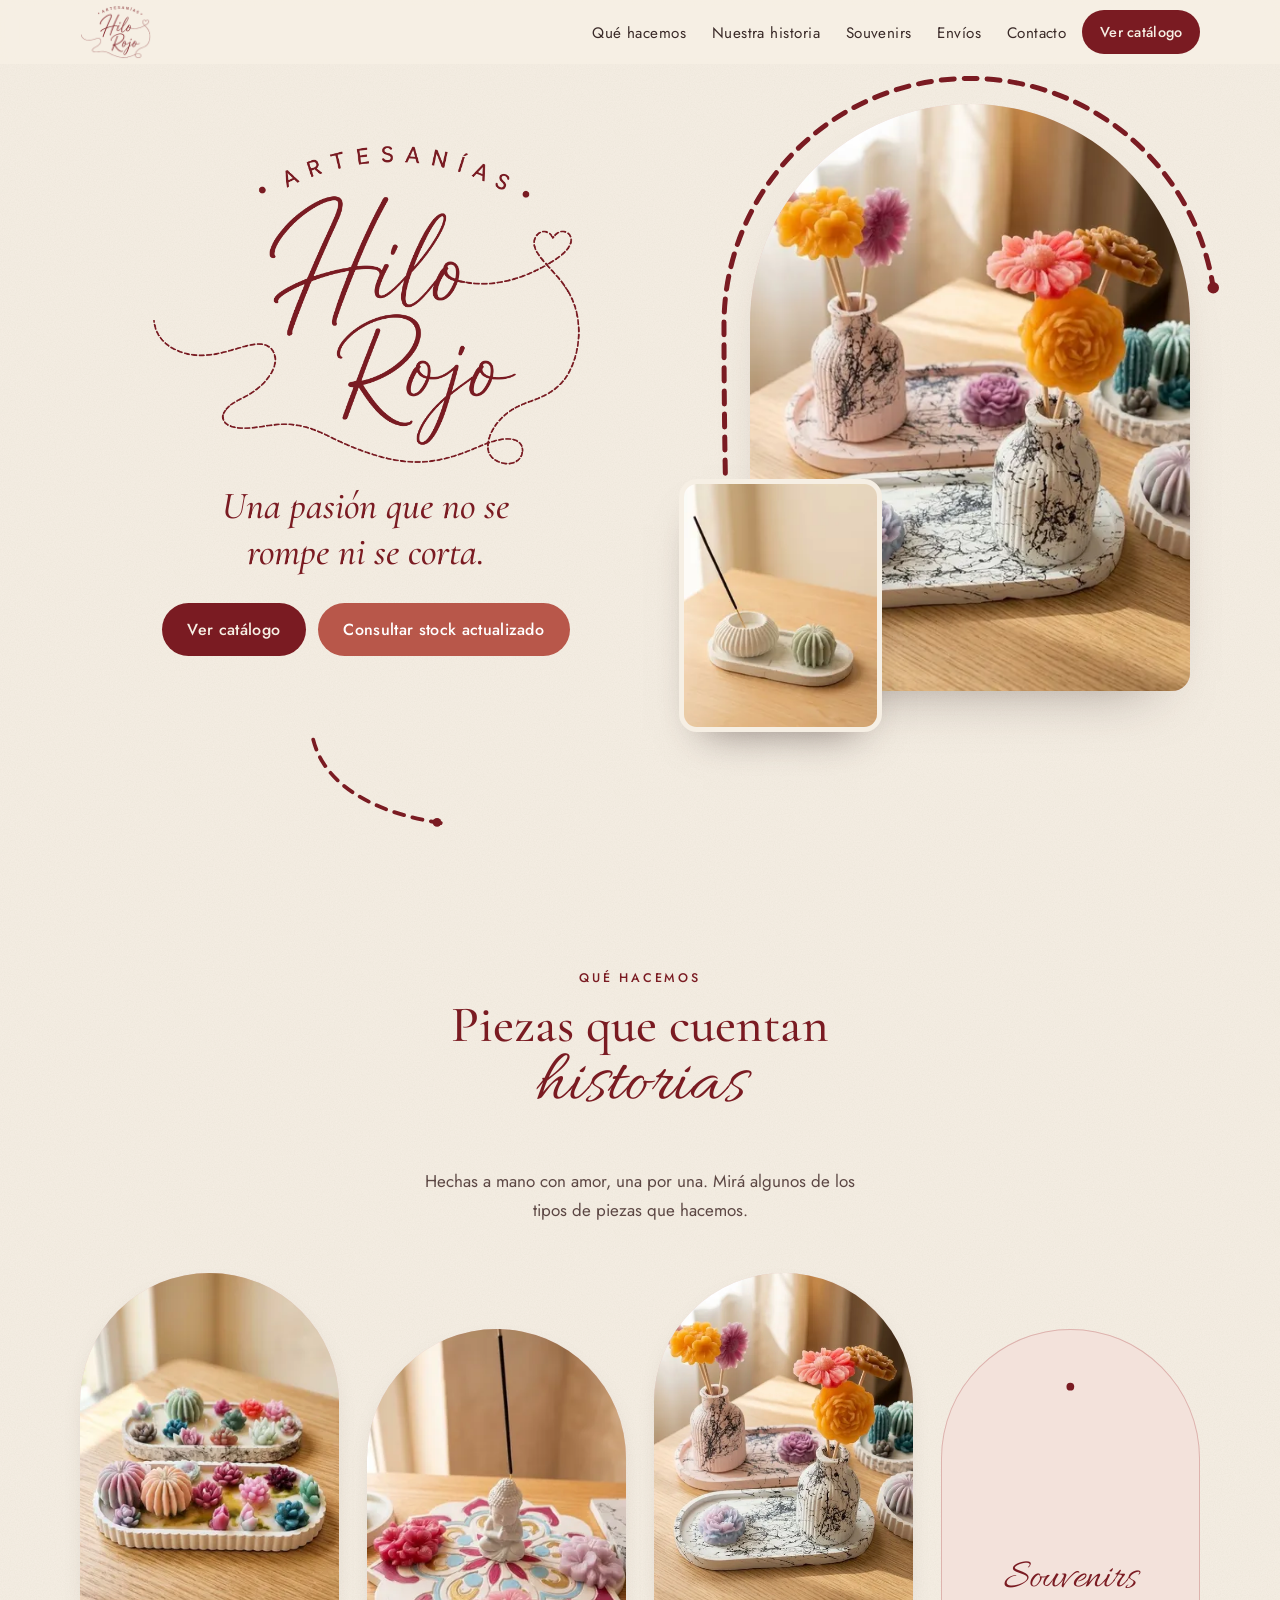
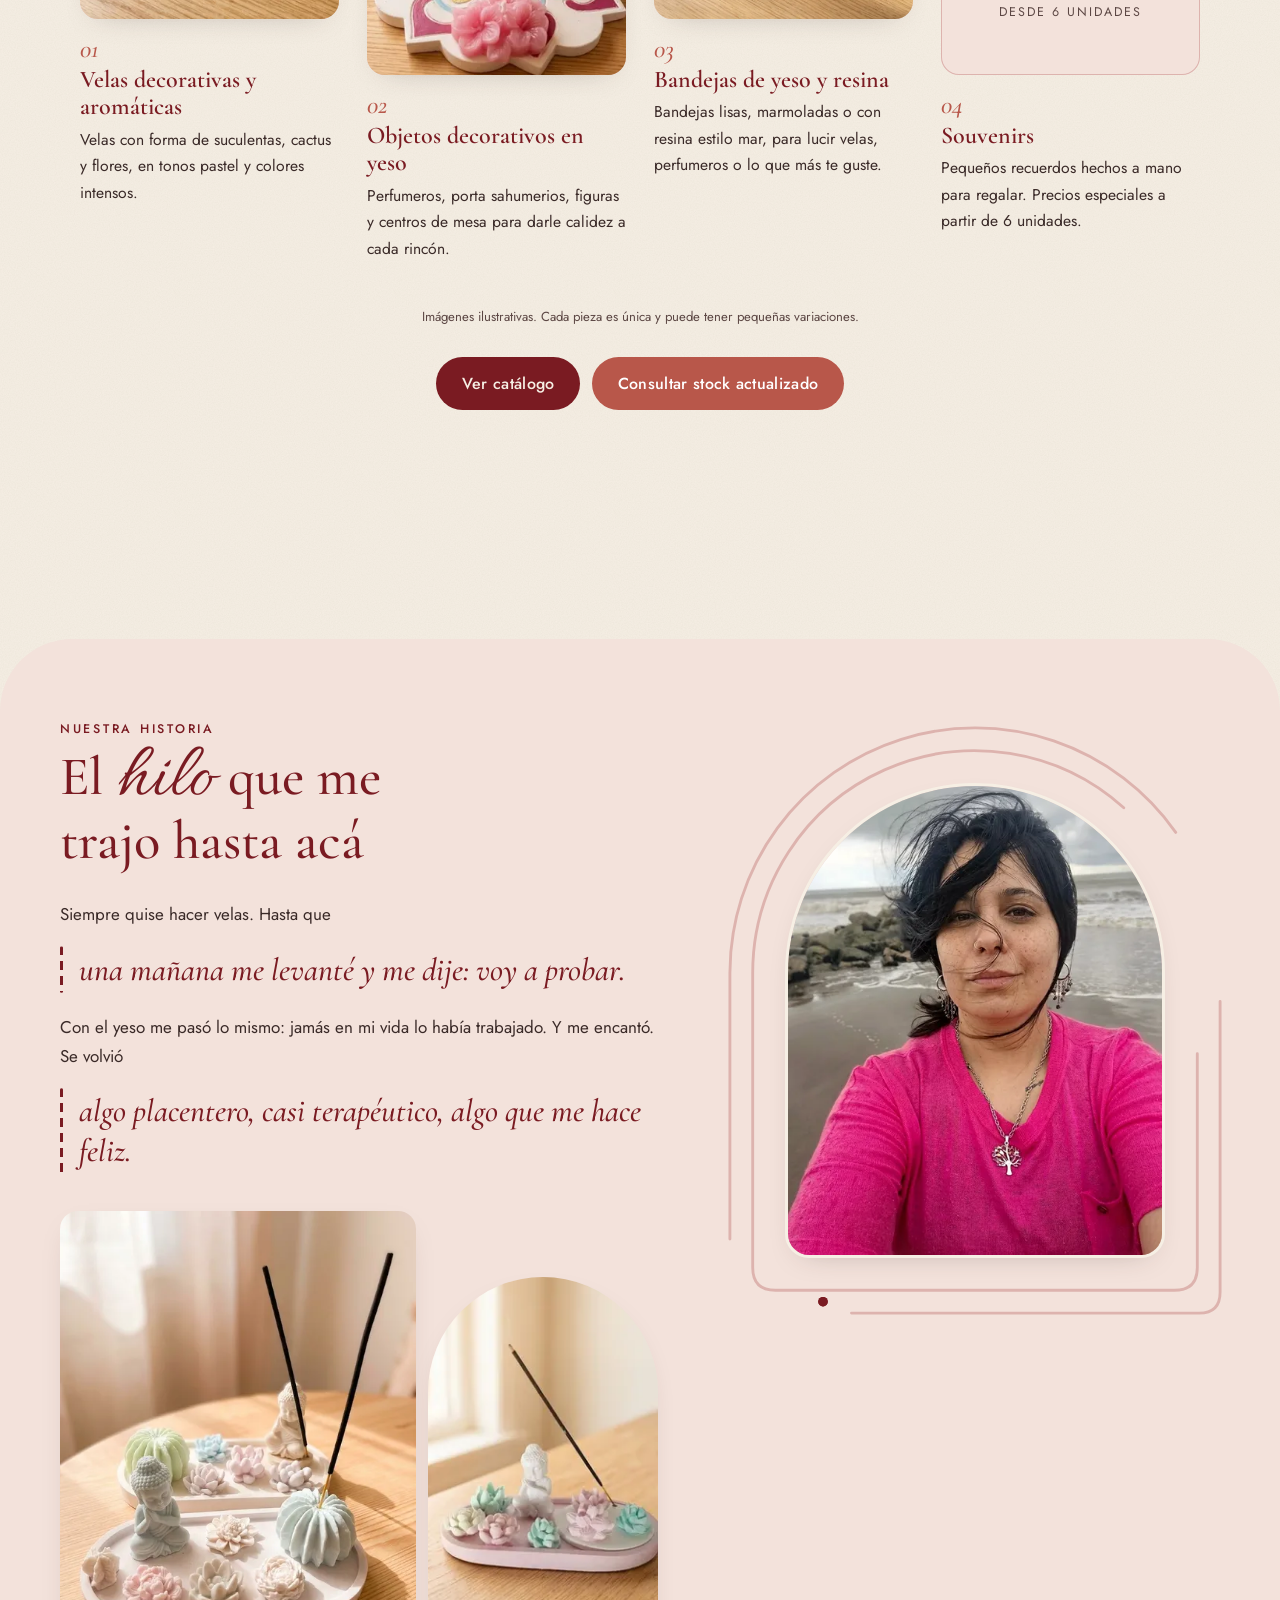
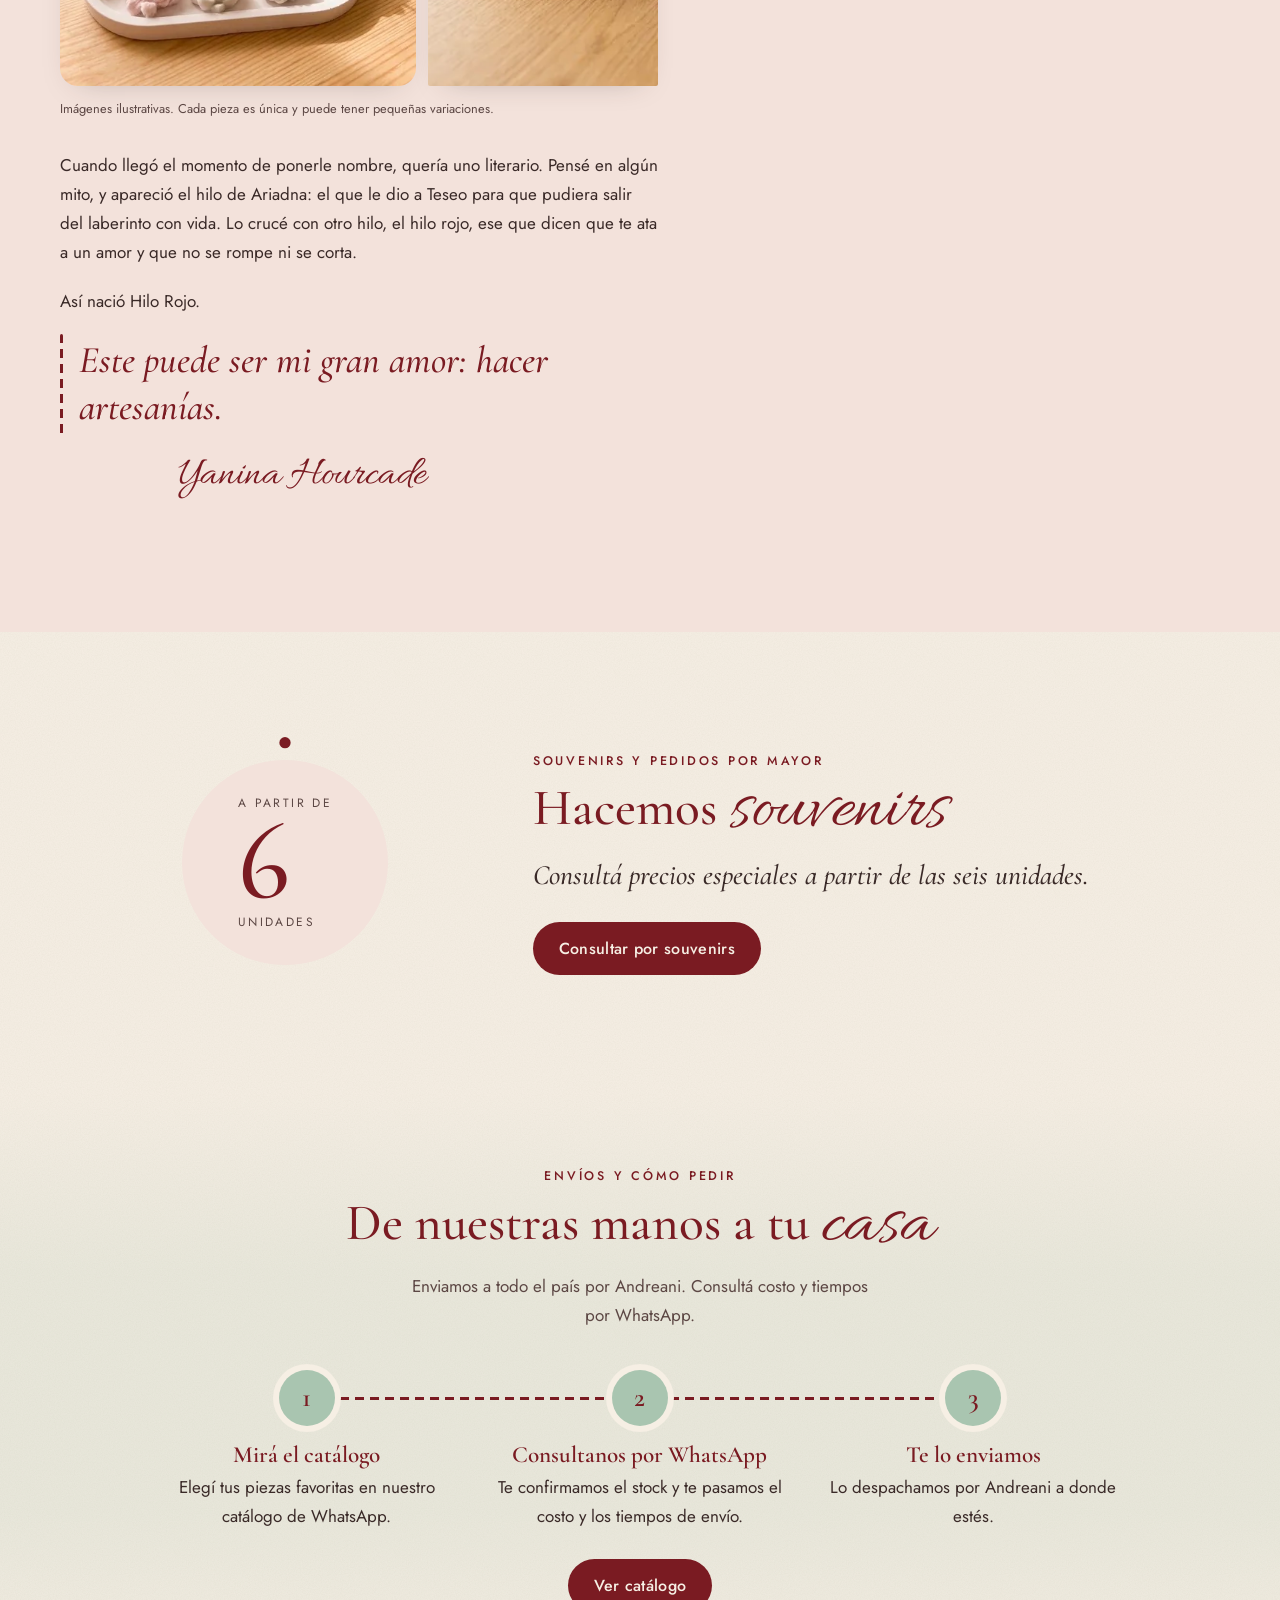
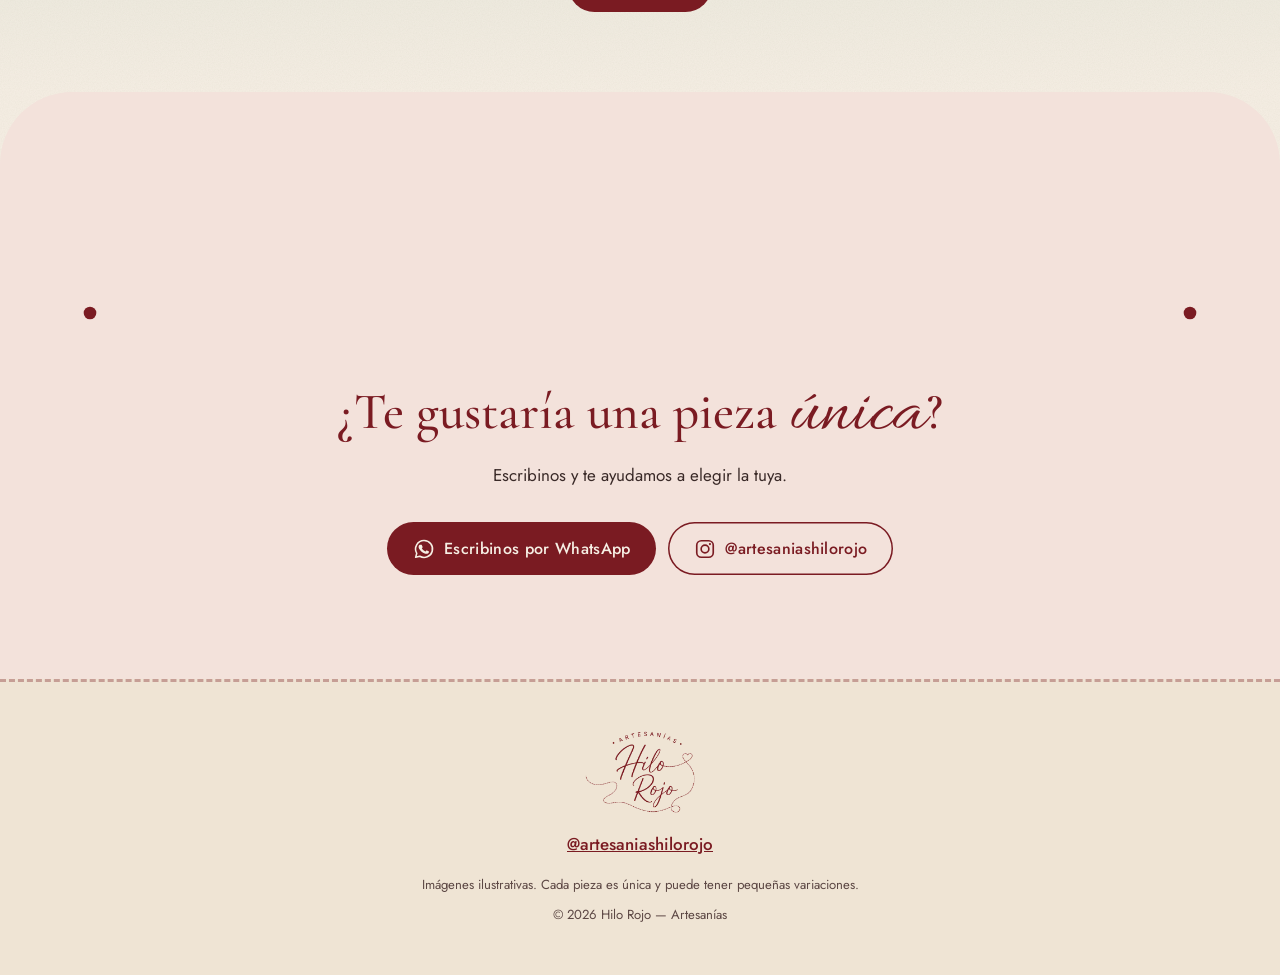
==== index.html @ 79f93d72 "Sitio Hilo Rojo: versión inicial" ====
<!doctype html>
<html lang="es-AR">
<head>
  <meta charset="utf-8">
  <meta name="viewport" content="width=device-width, initial-scale=1">
  <title>Hilo Rojo | Velas y objetos decorativos en yeso, hechos a mano</title>
  <meta name="description" content="Velas decorativas y aromáticas, bandejas, perfumeros y porta sahumerios artesanales en yeso y resina. Souvenirs y envíos a todo el país.">
  <meta name="theme-color" content="#F6EFE4">
  <meta name="robots" content="index, follow">

  <!-- URL del sitio: buscar y reemplazar https://REEMPLAZAR-URL-DEL-SITIO (sin barra final) en este archivo. Ver README.md. -->
  <link rel="canonical" href="https://REEMPLAZAR-URL-DEL-SITIO/">
  <meta property="og:url" content="https://REEMPLAZAR-URL-DEL-SITIO/">
  <meta property="og:image" content="https://REEMPLAZAR-URL-DEL-SITIO/assets/img/og-hilo-rojo.jpg">
  <meta name="twitter:image" content="https://REEMPLAZAR-URL-DEL-SITIO/assets/img/og-hilo-rojo.jpg">

  <meta property="og:type" content="website">
  <meta property="og:locale" content="es_AR">
  <meta property="og:site_name" content="Hilo Rojo — Artesanías">
  <meta property="og:title" content="Hilo Rojo — Artesanías">
  <meta property="og:description" content="Velas, bandejas, perfumeros y porta sahumerios artesanales en yeso y resina. Souvenirs y envíos a todo el país.">
  <meta property="og:image:width" content="1200">
  <meta property="og:image:height" content="630">
  <meta property="og:image:alt" content="Logo de Hilo Rojo Artesanías sobre fondo crema">
  <meta name="twitter:card" content="summary_large_image">
  <meta name="twitter:title" content="Hilo Rojo — Artesanías">
  <meta name="twitter:description" content="Velas, bandejas, perfumeros y porta sahumerios artesanales en yeso y resina. Souvenirs y envíos a todo el país.">
  <script type="application/ld+json">
  {
    "@context": "https://schema.org",
    "@type": "Organization",
    "name": "Hilo Rojo — Artesanías",
    "description": "Velas decorativas y aromáticas, objetos decorativos en yeso, bandejas de yeso y resina y souvenirs, hechos a mano.",
    "founder": { "@type": "Person", "name": "Yanina Hourcade" },
    "sameAs": ["https://www.instagram.com/artesaniashilorojo/"]
  }
  </script>

  <link rel="icon" href="assets/svg/favicon.svg" type="image/svg+xml">
  <link rel="icon" href="assets/img/favicon-32.png" sizes="32x32" type="image/png">
  <link rel="apple-touch-icon" href="assets/img/apple-touch-icon.png">

  <link rel="preload" href="assets/fonts/jost-latin.woff2" as="font" type="font/woff2" crossorigin>
  <link rel="preload" href="assets/fonts/cormorant-garamond-italic-latin.woff2" as="font" type="font/woff2" crossorigin>
  <link rel="preload" as="image" href="assets/img/logo-hilo-rojo-400.webp" imagesrcset="assets/img/logo-hilo-rojo-400.webp 400w, assets/img/logo-hilo-rojo.webp 769w" imagesizes="(min-width: 900px) 440px, 78vw" type="image/webp" fetchpriority="high">
  <link rel="stylesheet" href="css/styles.css">
  <!-- Activa las animaciones antes del primer pintado (salvo movimiento reducido), así no hay parpadeos -->
  <script>if (!matchMedia('(prefers-reduced-motion: reduce)').matches) document.documentElement.classList.add('js-motion');</script>
</head>
<body>
  <a class="skip-link" href="#contenido">Saltar al contenido</a>

  <header class="site-header" data-header>
    <div class="site-header__inner">
      <a class="site-header__brand" href="#inicio" aria-label="Hilo Rojo Artesanías, ir al inicio">
        <img src="assets/img/logo-hilo-rojo-header.png" alt="" width="148" height="112">
      </a>
      <nav class="site-nav" id="menu" aria-label="Principal" data-menu>
        <ul>
          <li><a href="#que-hacemos">Qué hacemos</a></li>
          <li><a href="#historia">Nuestra historia</a></li>
          <li><a href="#souvenirs">Souvenirs</a></li>
          <li><a href="#envios">Envíos</a></li>
          <li><a href="#contacto">Contacto</a></li>
        </ul>
      </nav>
      <a class="btn btn--primary btn--small" data-link="catalogo" href="https://wa.me/c/5492246486699" target="_blank" rel="noopener noreferrer">Ver catálogo</a>
      <button class="menu-toggle" type="button" aria-expanded="false" aria-controls="menu" aria-label="Abrir menú" data-menu-toggle hidden>
        <span></span><span></span><span></span>
      </button>
    </div>
    <!-- Hilo que se cose a lo ancho del menú a medida que se recorre la página -->
    <div class="scroll-thread" aria-hidden="true" data-scroll-thread></div>
  </header>

  <main id="contenido">
    <!-- ============ HERO ============ -->
    <section class="hero" id="inicio" aria-labelledby="hero-title">
      <div class="hero__inner">
        <div class="hero__text">
          <h1 id="hero-title" class="hero__logo">
            <picture>
              <source srcset="assets/img/logo-hilo-rojo-400.webp 400w, assets/img/logo-hilo-rojo.webp 769w" sizes="(min-width: 900px) 440px, 78vw" type="image/webp">
              <img src="assets/img/logo-hilo-rojo-400.png" srcset="assets/img/logo-hilo-rojo-400.png 400w, assets/img/logo-hilo-rojo.png 769w" sizes="(min-width: 900px) 440px, 78vw" alt="Hilo Rojo — Artesanías" width="769" height="580" fetchpriority="high">
            </picture>
          </h1>
          <p class="hero__tagline" data-tagline>Una pasión que no se rompe ni se corta.</p>
          <div class="hero__actions">
            <a class="btn btn--primary" data-link="catalogo" href="https://wa.me/c/5492246486699" target="_blank" rel="noopener noreferrer">Ver catálogo</a>
            <a class="btn btn--secondary" data-link="stock" href="https://wa.me/5492246486699?text=Hola!%20Quisiera%20consultar%20el%20stock%20actualizado" target="_blank" rel="noopener noreferrer">Consultar stock actualizado</a>
          </div>
        </div>

        <figure class="hero__media">
          <div class="hero__frame">
            <picture>
              <source type="image/webp" srcset="assets/img/perfumeros-marmolados-320.webp 320w, assets/img/perfumeros-marmolados-480.webp 480w, assets/img/perfumeros-marmolados-640.webp 640w, assets/img/perfumeros-marmolados-768.webp 768w" sizes="(min-width: 900px) 440px, 82vw">
              <img src="assets/img/perfumeros-marmolados-768.jpg" width="768" height="1024" fetchpriority="high"
                   alt="Dos perfumeros estriados de yeso, uno rosa y uno blanco, con salpicado negro estilo mármol, sobre bandejas ovaladas haciendo juego. Tienen varillas con flores de cera amarillas, fucsias, rosas y naranjas, y al fondo hay velas con forma de cactus y suculentas.">
            </picture>
          </div>
          <!-- Hilo que rodea el marco y cierra en un corazón -->
          <svg class="hero__thread thread" viewBox="0 0 520 680" aria-hidden="true" focusable="false" data-thread="load">
            <path class="thread__path" d="M30 668 C18 600 14 420 14 267 A246 246 0 0 1 506 267 C506 380 508 560 470 640 C462 626 444 628 445 644 C446 656 460 662 470 672 C480 662 494 656 495 644 C496 628 478 626 470 640" />
          </svg>
          <!-- Segunda pieza: porta sahumerio + vela cactus, superpuesta al arco -->
          <div class="hero__card">
            <picture>
              <source type="image/webp" srcset="assets/img/porta-sahumerio-vela-cactus-240.webp 240w, assets/img/porta-sahumerio-vela-cactus-320.webp 320w, assets/img/porta-sahumerio-vela-cactus-480.webp 480w, assets/img/porta-sahumerio-vela-cactus-640.webp 640w, assets/img/porta-sahumerio-vela-cactus-768.webp 768w" sizes="(min-width: 900px) 200px, 34vw">
              <img src="assets/img/porta-sahumerio-vela-cactus-768.jpg" width="768" height="1024"
                   alt="Porta sahumerio de yeso blanco estriado con un sahumerio encendido y una vela con forma de cactus verde salvia, sobre una bandeja ovalada blanca.">
            </picture>
          </div>
          <figcaption class="visually-hidden">Imágenes ilustrativas de perfumeros y un porta sahumerio artesanales de yeso.</figcaption>
        </figure>
      </div>

      <!-- Hilo que baja del hero hacia "Qué hacemos" (se cose con el scroll) -->
      <svg class="seam thread" viewBox="0 0 1000 220" preserveAspectRatio="xMidYMid meet" aria-hidden="true" focusable="false" data-thread="scroll">
        <path class="thread__path" d="M120 10 C140 90 260 120 380 110 C500 100 560 60 620 90 C680 120 640 180 590 160 C540 140 580 80 660 100 C760 125 520 190 500 216" />
      </svg>
    </section>

    <!-- ============ QUÉ HACEMOS ============ -->
    <section class="makes" id="que-hacemos" aria-labelledby="makes-title">
      <header class="section-head">
        <p class="eyebrow">Qué hacemos</p>
        <h2 id="makes-title" class="section-title">Piezas que cuentan <span class="script">historias</span></h2>
        <svg class="title-thread thread" viewBox="0 0 240 30" aria-hidden="true" focusable="false" data-thread="scroll">
          <path class="thread__path" d="M4 16 C40 4 70 28 110 16 C130 10 138 4 130 2 C122 0 120 14 132 18 C170 28 200 6 236 14" />
        </svg>
        <p class="section-lead">Hechas a mano con amor, una por una. Mirá algunos de los tipos de piezas que hacemos.</p>
      </header>

      <ul class="makes__list" tabindex="0" aria-label="Tipos de productos">
        <li class="make" data-reveal>
          <div class="make__photo zoom">
            <picture>
              <source type="image/webp" srcset="assets/img/bandejas-velas-suculentas-320.webp 320w, assets/img/bandejas-velas-suculentas-480.webp 480w, assets/img/bandejas-velas-suculentas-640.webp 640w, assets/img/bandejas-velas-suculentas-768.webp 768w" sizes="(min-width: 1100px) 260px, (min-width: 720px) 45vw, 76vw">
              <img src="assets/img/bandejas-velas-suculentas-768.jpg" width="768" height="1024" loading="lazy"
                   alt="Dos bandejas ovaladas de yeso, una blanca estriada y otra con borde marmolado, llenas de velas con forma de cactus y suculentas en fucsia, turquesa, naranja, lila y verde.">
            </picture>
          </div>
          <span class="make__num" aria-hidden="true">01</span>
          <h3 class="make__title">Velas decorativas y aromáticas</h3>
          <p class="make__text">Velas con forma de suculentas, cactus y flores, en tonos pastel y colores intensos.</p>
        </li>
        <li class="make" data-reveal>
          <div class="make__photo zoom">
            <picture>
              <source type="image/webp" srcset="assets/img/mandala-buda-velas-flor-320.webp 320w, assets/img/mandala-buda-velas-flor-480.webp 480w, assets/img/mandala-buda-velas-flor-600.webp 600w" sizes="(min-width: 1100px) 260px, (min-width: 720px) 45vw, 76vw">
              <img src="assets/img/mandala-buda-velas-flor-600.jpg" width="600" height="880" loading="lazy"
                   alt="Porta sahumerio de yeso en forma de mandala, pintado en fucsia, celeste y dorado, con un Buda blanco en el centro y tres velas con forma de flor en rosa, fucsia y lila.">
            </picture>
          </div>
          <span class="make__num" aria-hidden="true">02</span>
          <h3 class="make__title">Objetos decorativos en yeso</h3>
          <p class="make__text">Perfumeros, porta sahumerios, figuras y centros de mesa para darle calidez a cada rincón.</p>
        </li>
        <li class="make" data-reveal>
          <div class="make__photo make__photo--trays zoom">
            <picture>
              <source type="image/webp" srcset="assets/img/perfumeros-marmolados-320.webp 320w, assets/img/perfumeros-marmolados-480.webp 480w, assets/img/perfumeros-marmolados-640.webp 640w, assets/img/perfumeros-marmolados-768.webp 768w" sizes="(min-width: 1100px) 260px, (min-width: 720px) 45vw, 76vw">
              <img src="assets/img/perfumeros-marmolados-768.jpg" width="768" height="1024" loading="lazy"
                   alt="Bandejas ovaladas de yeso, una rosa y una blanca, con salpicado negro estilo mármol, con perfumeros y velas con forma de flor encima.">
            </picture>
          </div>
          <span class="make__num" aria-hidden="true">03</span>
          <h3 class="make__title">Bandejas de yeso y resina</h3>
          <p class="make__text">Bandejas lisas, marmoladas o con resina estilo mar, para lucir velas, perfumeros o lo que más te guste.</p>
        </li>
        <li class="make make--souvenir" data-reveal>
          <div class="make__photo make__photo--souvenir">
            <svg class="souvenir-heart thread" viewBox="0 0 200 250" aria-hidden="true" focusable="false" data-thread="scroll">
              <path class="thread__path" d="M100 10 C80 40 130 60 100 90 C86 104 70 92 80 84 C90 76 104 92 100 110 C88 84 46 84 46 124 C46 160 84 182 100 206 C116 182 154 160 154 124 C154 84 112 84 100 110" />
            </svg>
            <p class="souvenir-tag"><span class="script">Souvenirs</span><span>desde 6 unidades</span></p>
          </div>
          <span class="make__num" aria-hidden="true">04</span>
          <h3 class="make__title">Souvenirs</h3>
          <p class="make__text">Pequeños recuerdos hechos a mano para regalar. Precios especiales a partir de 6 unidades.</p>
        </li>
      </ul>

      <p class="disclaimer">Imágenes ilustrativas. Cada pieza es única y puede tener pequeñas variaciones.</p>

      <div class="makes__cta">
        <a class="btn btn--primary" data-link="catalogo" href="https://wa.me/c/5492246486699" target="_blank" rel="noopener noreferrer">Ver catálogo</a>
        <a class="btn btn--secondary" data-link="stock" href="https://wa.me/5492246486699?text=Hola!%20Quisiera%20consultar%20el%20stock%20actualizado" target="_blank" rel="noopener noreferrer">Consultar stock actualizado</a>
      </div>

      <!-- Hilo que baja hacia la historia -->
      <svg class="seam thread" viewBox="0 0 1000 220" preserveAspectRatio="xMidYMid meet" aria-hidden="true" focusable="false" data-thread="scroll">
        <path class="thread__path" d="M880 10 C860 90 740 120 620 110 C500 100 440 60 380 90 C320 120 360 180 410 160 C460 140 420 80 340 100 C240 125 480 190 500 216" />
      </svg>
    </section>

    <!-- ============ HISTORIA ============ -->
    <section class="story" id="historia" aria-labelledby="story-title">
      <div class="story__inner">
        <header class="story__head">
          <p class="eyebrow">Nuestra historia</p>
          <h2 id="story-title" class="story__title">El <span class="script">hilo</span> que me trajo hasta acá</h2>
        </header>

        <div class="story__portrait-wrap">
          <div class="story__portrait">
            <!-- Foto en arco. El marco recorta el zoom (overflow: hidden); el laberinto queda afuera, sin recortarse -->
            <div class="story__frame zoom">
              <picture>
                <source type="image/webp" srcset="assets/img/duena-hilo-rojo-320.webp 320w, assets/img/duena-hilo-rojo-480.webp 480w, assets/img/duena-hilo-rojo-640.webp 640w, assets/img/duena-hilo-rojo-720.webp 720w" sizes="(min-width: 960px) 380px, 64vw">
                <img src="assets/img/duena-hilo-rojo-720.jpg" width="720" height="904" loading="lazy"
                     alt="Retrato de la creadora de Hilo Rojo en la playa, con blusa rosa y un collar de árbol de la vida.">
              </picture>
            </div>
            <!-- Laberinto de Ariadna alrededor de la foto: el hilo entra por abajo a la izquierda, recorre los pasadizos y termina en un corazón -->
            <svg class="maze" viewBox="0 0 520 624" aria-hidden="true" focusable="false" data-thread="maze">
              <g class="maze__walls">
                <path d="M2 540 V260 A258 258 0 0 1 471.3 112" />
                <path d="M518 290 V596 Q518 618 496 618 H130" />
                <path d="M494 345 V570 Q494 594 470 594 H50 Q26 594 26 570 V260 A234 234 0 0 1 416.6 86.1" />
              </g>
              <circle class="maze__knot" cx="100" cy="606" r="5" />
              <path class="thread__path maze__thread" d="M100 606 H40 Q14 606 14 580 V260 A246 246 0 0 1 448.4 101.9 L430.1 117.3 A222 222 0 0 0 38 260 V560 Q38 582 60 582 H460 Q482 582 482 560 V330 C482 312 506 318 506 296 V232 C506 216 498 204 488 196 C476 186 464 176 464 164 C464 153 472 147 479 147 C484 147 487 150 488 154 C489 150 492 147 497 147 C504 147 512 153 512 164 C512 176 500 186 488 196" />
            </svg>
          </div>
        </div>

        <div class="story__text">

          <!-- Las citas destacadas se resaltan dentro del propio texto, sin repetirlo -->
          <p>Siempre quise hacer velas. Hasta que <em class="highlight">una mañana me levanté y me dije: voy a probar.</em></p>

          <p>Con el yeso me pasó lo mismo: jamás en mi vida lo había trabajado. Y me encantó. Se volvió <em class="highlight">algo placentero, casi terapéutico, algo que me hace feliz.</em></p>

          <figure class="story__photos" data-reveal>
            <div class="story__photo story__photo--wide zoom">
              <picture>
                <source type="image/webp" srcset="assets/img/bandejas-budas-suculentas-320.webp 320w, assets/img/bandejas-budas-suculentas-480.webp 480w, assets/img/bandejas-budas-suculentas-640.webp 640w, assets/img/bandejas-budas-suculentas-768.webp 768w" sizes="(min-width: 960px) 360px, 60vw">
                <img src="assets/img/bandejas-budas-suculentas-768.jpg" width="768" height="1024" loading="lazy"
                     alt="Dos bandejas ovaladas de yeso blanco con figuras de Buda, un cactus y suculentas de yeso en tonos pastel celeste, rosa y verde, y dos porta sahumerios con sahumerios.">
              </picture>
            </div>
            <div class="story__photo story__photo--narrow zoom">
              <picture>
                <source type="image/webp" srcset="assets/img/buda-suculentas-bandeja-rosa-240.webp 240w, assets/img/buda-suculentas-bandeja-rosa-320.webp 320w, assets/img/buda-suculentas-bandeja-rosa-457.webp 457w" sizes="(min-width: 960px) 230px, 38vw">
                <img src="assets/img/buda-suculentas-bandeja-rosa-457.jpg" width="457" height="1024" loading="lazy"
                     alt="Bandeja ovalada de yeso rosa con un Buda blanco, suculentas de yeso en verde agua, rosa y blanco, y un porta sahumerio redondo con un sahumerio.">
              </picture>
            </div>
            <figcaption class="story__caption">Imágenes ilustrativas. Cada pieza es única y puede tener pequeñas variaciones.</figcaption>
          </figure>

          <p>Cuando llegó el momento de ponerle nombre, quería uno literario. Pensé en algún mito, y apareció el hilo de Ariadna: el que le dio a Teseo para que pudiera salir del laberinto con vida. Lo crucé con otro hilo, el hilo rojo, ese que dicen que te ata a un amor y que no se rompe ni se corta.</p>

          <p>Así nació Hilo Rojo. <em class="highlight highlight--final">Este puede ser mi gran amor: hacer artesanías.</em></p>

          <!-- Firma: el nombre también se puede cambiar en CONFIG.ownerName (js/main.js) -->
          <p class="story__signature" data-reveal>
            <svg class="signature__thread thread" viewBox="0 0 120 40" aria-hidden="true" focusable="false" data-thread="scroll">
              <path class="thread__path" d="M4 30 C30 34 50 20 70 22 C86 24 88 34 98 30 C104 27 100 18 94 21 C90 23 96 30 104 26 C110 22 112 14 116 10" />
            </svg>
            <span data-owner-name>Yanina Hourcade</span>
          </p>
        </div>
      </div>
    </section>

    <!-- ============ SOUVENIRS ============ -->
    <section class="souvenirs" id="souvenirs" aria-labelledby="souvenirs-title">
      <div class="souvenirs__inner">
        <div class="souvenirs__badge" data-reveal>
          <svg class="badge__thread thread" viewBox="0 0 220 220" aria-hidden="true" focusable="false" data-thread="scroll">
            <path class="thread__path" d="M110 12 A98 98 0 1 1 109.9 12" />
          </svg>
          <p class="badge__text"><span class="badge__label">a partir de</span><span class="badge__num">6</span><span class="badge__label">unidades</span></p>
        </div>
        <div class="souvenirs__text">
          <p class="eyebrow">Souvenirs y pedidos por mayor</p>
          <h2 id="souvenirs-title" class="section-title">Hacemos <span class="script">souvenirs</span></h2>
          <p class="souvenirs__lead">Consultá precios especiales a partir de las seis unidades.</p>
          <a class="btn btn--primary" data-link="souvenirs" href="https://wa.me/5492246486699?text=Hola!%20Quisiera%20consultar%20por%20souvenirs" target="_blank" rel="noopener noreferrer">Consultar por souvenirs</a>
        </div>
      </div>
    </section>

    <!-- ============ ENVÍOS Y CÓMO PEDIR ============ -->
    <section class="shipping" id="envios" aria-labelledby="shipping-title">
      <header class="section-head">
        <p class="eyebrow">Envíos y cómo pedir</p>
        <h2 id="shipping-title" class="section-title">De nuestras manos a tu <span class="script">casa</span></h2>
        <p class="section-lead">Enviamos a todo el país por Andreani. Consultá costo y tiempos por WhatsApp.</p>
      </header>

      <ol class="steps" data-stitch>
        <li class="step">
          <span class="step__num" aria-hidden="true">1</span>
          <h3 class="step__title">Mirá el catálogo</h3>
          <p>Elegí tus piezas favoritas en nuestro catálogo de WhatsApp.</p>
        </li>
        <li class="step">
          <span class="step__num" aria-hidden="true">2</span>
          <h3 class="step__title">Consultanos por WhatsApp</h3>
          <p>Te confirmamos el stock y te pasamos el costo y los tiempos de envío.</p>
        </li>
        <li class="step">
          <span class="step__num" aria-hidden="true">3</span>
          <h3 class="step__title">Te lo enviamos</h3>
          <p>Lo despachamos por Andreani a donde estés.</p>
        </li>
      </ol>

      <div class="shipping__cta">
        <a class="btn btn--primary" data-link="catalogo" href="https://wa.me/c/5492246486699" target="_blank" rel="noopener noreferrer">Ver catálogo</a>
      </div>
    </section>

    <!-- ============ CONTACTO ============ -->
    <section class="contact" id="contacto" aria-labelledby="contact-title">
      <!-- Dos hilos que llegan desde los costados y se atan en un corazón -->
      <svg class="contact__thread thread" viewBox="0 0 1000 200" preserveAspectRatio="xMidYMid meet" aria-hidden="true" focusable="false" data-thread="scroll">
        <path class="thread__path" d="M0 150 C110 60 210 210 330 140 C400 100 440 70 500 110 C485 80 445 80 446 112 C447 140 480 156 500 180 C520 156 553 140 554 112 C555 80 515 80 500 110" />
        <path class="thread__path" d="M1000 150 C890 60 790 210 670 140 C600 100 560 70 500 110" />
      </svg>
      <div class="contact__inner">
        <h2 id="contact-title" class="section-title">¿Te gustaría una pieza <span class="script">única</span>?</h2>
        <p class="section-lead">Escribinos y te ayudamos a elegir la tuya.</p>
        <div class="contact__actions">
          <a class="btn btn--primary btn--icon" data-link="stock" href="https://wa.me/5492246486699?text=Hola!%20Quisiera%20consultar%20el%20stock%20actualizado" target="_blank" rel="noopener noreferrer">
            <svg class="icon" viewBox="0 0 24 24" aria-hidden="true" focusable="false"><use href="#icon-whatsapp"/></svg>
            Escribinos por WhatsApp
          </a>
          <a class="btn btn--outline btn--icon" data-link="instagram" href="https://www.instagram.com/artesaniashilorojo/" target="_blank" rel="noopener noreferrer">
            <svg class="icon" viewBox="0 0 24 24" aria-hidden="true" focusable="false"><use href="#icon-instagram"/></svg>
            @artesaniashilorojo
          </a>
        </div>
      </div>
    </section>
  </main>

  <!-- ============ FOOTER ============ -->
  <footer class="site-footer">
    <div class="site-footer__inner">
      <a class="site-footer__brand" href="#inicio" aria-label="Hilo Rojo Artesanías, volver al inicio">
        <picture>
          <source srcset="assets/img/logo-hilo-rojo-400.webp" type="image/webp">
          <img src="assets/img/logo-hilo-rojo-400.png" alt="" width="400" height="302" loading="lazy">
        </picture>
      </a>
      <p><a data-link="instagram" href="https://www.instagram.com/artesaniashilorojo/" target="_blank" rel="noopener noreferrer">@artesaniashilorojo</a></p>
      <p class="site-footer__small">Imágenes ilustrativas. Cada pieza es única y puede tener pequeñas variaciones.</p>
      <p class="site-footer__small">© <span data-year>2026</span> Hilo Rojo — Artesanías</p>
    </div>
  </footer>

  <!-- Botón flotante de WhatsApp (celular) -->
  <a class="wa-float" data-link="stock" data-wa-float href="https://wa.me/5492246486699?text=Hola!%20Quisiera%20consultar%20el%20stock%20actualizado" target="_blank" rel="noopener noreferrer" aria-label="Escribinos por WhatsApp">
    <svg viewBox="0 0 24 24" aria-hidden="true" focusable="false"><use href="#icon-whatsapp"/></svg>
  </a>

  <!-- Íconos -->
  <svg width="0" height="0" style="position:absolute" aria-hidden="true" focusable="false">
    <symbol id="icon-whatsapp" viewBox="0 0 24 24">
      <path fill="none" stroke="currentColor" stroke-width="1.7" stroke-linejoin="round" d="M12 2.8a9.2 9.2 0 0 0-7.9 13.9L2.9 21.1l4.5-1.2A9.2 9.2 0 1 0 12 2.8Z"/>
      <path fill="currentColor" d="M9.1 7.4c.2 0 .4 0 .6.4l.8 1.9c.1.2 0 .4-.1.6l-.6.7c-.1.1-.2.3 0 .5.4.7 1 1.4 1.6 1.9.6.5 1.3.9 2 1.2.2.1.4 0 .5-.1l.8-.9c.2-.2.3-.2.5-.1l1.8.9c.2.1.4.2.4.3.1.2.1.9-.3 1.5-.4.6-1.4 1.1-2 1.1-.6 0-1.3.1-3.6-.9-2.7-1.2-4.3-3.9-4.4-4.1-.1-.2-1-1.4-1-2.6s.6-1.9.9-2.1c.2-.3.5-.3.7-.3h.4Z"/>
    </symbol>
    <symbol id="icon-instagram" viewBox="0 0 24 24">
      <rect x="3" y="3" width="18" height="18" rx="5" fill="none" stroke="currentColor" stroke-width="1.8"/>
      <circle cx="12" cy="12" r="4.2" fill="none" stroke="currentColor" stroke-width="1.8"/>
      <circle cx="17.4" cy="6.6" r="1.2" fill="currentColor"/>
    </symbol>
  </svg>

  <script src="js/main.js" defer></script>
</body>
</html>
---- css/styles.css ----
/* =========================================================
   Hilo Rojo — Artesanías
   Mobile-first. Paleta y tipografías en :root.
   ========================================================= */

/* ---------- Fuentes (alojadas en el sitio; licencia SIL Open Font License) ---------- */
@font-face {
  font-family: "Cormorant Garamond";
  font-style: normal;
  font-weight: 500 600;
  font-display: swap;
  src: url("../assets/fonts/cormorant-garamond-latin.woff2") format("woff2");
  unicode-range: U+0000-00FF, U+0131, U+0152-0153, U+02BB-02BC, U+02C6, U+02DA, U+02DC, U+0304, U+0308, U+0329, U+2000-206F, U+20AC, U+2122, U+2191, U+2193, U+2212, U+2215, U+FEFF, U+FFFD;
}
@font-face {
  font-family: "Cormorant Garamond";
  font-style: italic;
  font-weight: 500;
  font-display: swap;
  src: url("../assets/fonts/cormorant-garamond-italic-latin.woff2") format("woff2");
  unicode-range: U+0000-00FF, U+0131, U+0152-0153, U+02BB-02BC, U+02C6, U+02DA, U+02DC, U+0304, U+0308, U+0329, U+2000-206F, U+20AC, U+2122, U+2191, U+2193, U+2212, U+2215, U+FEFF, U+FFFD;
}
@font-face {
  font-family: "Jost";
  font-style: normal;
  font-weight: 400 500;
  font-display: swap;
  src: url("../assets/fonts/jost-latin.woff2") format("woff2");
  unicode-range: U+0000-00FF, U+0131, U+0152-0153, U+02BB-02BC, U+02C6, U+02DA, U+02DC, U+0304, U+0308, U+0329, U+2000-206F, U+20AC, U+2122, U+2191, U+2193, U+2212, U+2215, U+FEFF, U+FFFD;
}
@font-face {
  font-family: "Allura";
  font-style: normal;
  font-weight: 400;
  font-display: swap;
  src: url("../assets/fonts/allura-latin.woff2") format("woff2");
  unicode-range: U+0000-00FF, U+0131, U+0152-0153, U+02BB-02BC, U+02C6, U+02DA, U+02DC, U+0304, U+0308, U+0329, U+2000-206F, U+20AC, U+2122, U+2191, U+2193, U+2212, U+2215, U+FEFF, U+FFFD;
}

:root {
  /* Paleta de marca */
  --bordo: #7A1B22;
  --bordo-oscuro: #5E141A;
  --crema: #F6EFE4;
  --rosa: #EBC9C6;
  --salvia: #A9C5B0;
  --terracota: #B8574A;
  --terracota-oscuro: #9E4639;
  --marron: #3A2A28;

  /* Derivados suaves (tintes de la paleta, no colores nuevos) */
  --rosa-suave: #F3E2DB;
  --rosa-linea: #DDB3AE;
  --marron-suave: #5C4744;

  /* Tipografía */
  --font-serif: "Cormorant Garamond", "Times New Roman", serif;
  --font-script: "Allura", "Segoe Script", cursive;
  --font-sans: "Jost", "Segoe UI", system-ui, sans-serif;

  /* Espaciado y forma */
  --gutter: 1.25rem;
  --max: 1160px;
  --radius: 18px;
  --shadow: 0 10px 30px -18px rgba(58, 42, 40, 0.35);

  /* Hilo */
  --thread-width: 3.2;
  --thread-dash: 9 7;

  --header-h: 64px;
}

/* ---------- Base ---------- */
*, *::before, *::after { box-sizing: border-box; }

html {
  scroll-behavior: smooth;
  scroll-padding-top: calc(var(--header-h) + 12px);
  -webkit-text-size-adjust: 100%;
}

body {
  margin: 0;
  font-family: var(--font-sans);
  font-size: 1.0625rem;
  line-height: 1.7;
  color: var(--marron);
  background-color: var(--crema);
  /* Textura de papel apenas perceptible */
  background-image: url("data:image/svg+xml,%3Csvg xmlns='http://www.w3.org/2000/svg' width='220' height='220'%3E%3Cfilter id='n'%3E%3CfeTurbulence type='fractalNoise' baseFrequency='.85' numOctaves='2' stitchTiles='stitch'/%3E%3CfeColorMatrix values='0 0 0 0 .23 0 0 0 0 .16 0 0 0 0 .15 0 0 0 .07 0'/%3E%3C/filter%3E%3Crect width='100%25' height='100%25' filter='url(%23n)'/%3E%3C/svg%3E");
  overflow-x: hidden;
}

img, svg { display: block; max-width: 100%; }
img { height: auto; }

a { color: var(--bordo); }

:focus-visible {
  outline: 2px solid var(--bordo);
  outline-offset: 3px;
  border-radius: 4px;
}

.visually-hidden {
  position: absolute !important;
  width: 1px; height: 1px;
  overflow: hidden;
  clip: rect(0 0 0 0);
  white-space: nowrap;
}

.skip-link {
  position: absolute;
  left: 1rem; top: -100px;
  z-index: 100;
  padding: .6rem 1rem;
  background: var(--bordo);
  color: var(--crema);
  border-radius: 999px;
  text-decoration: none;
}
.skip-link:focus { top: .75rem; }

.script {
  font-family: var(--font-script);
  font-weight: 400;
  font-size: 1.45em;
  line-height: .8;
  color: var(--bordo);
}

.eyebrow {
  margin: 0 0 .5rem;
  font-size: .78rem;
  font-weight: 500;
  letter-spacing: .22em;
  text-transform: uppercase;
  color: var(--bordo);
}

/* ---------- Botones ---------- */
.btn {
  display: inline-flex;
  align-items: center;
  justify-content: center;
  min-height: 48px;
  padding: .8rem 1.6rem;
  border-radius: 999px;
  font-family: var(--font-sans);
  font-size: 1rem;
  font-weight: 500;
  letter-spacing: .02em;
  text-align: center;
  text-decoration: none;
  transition: background-color .25s ease, transform .25s ease, box-shadow .25s ease;
}
.btn:hover { transform: translateY(-1px); box-shadow: var(--shadow); }

.btn--primary { background: var(--bordo); color: var(--crema); }
.btn--primary:hover { background: var(--bordo-oscuro); }

/* Blanco sobre terracota: 4.7:1 (AA) */
.btn--secondary { background: var(--terracota); color: #fff; }
.btn--secondary:hover { background: var(--terracota-oscuro); }

.btn--small { min-height: 44px; padding: .45rem 1.1rem; font-size: .9rem; }

.btn--outline { background: transparent; color: var(--bordo); box-shadow: inset 0 0 0 1.5px var(--bordo); }
.btn--outline:hover { background: var(--bordo); color: var(--crema); }

.btn--icon { gap: .6rem; }
.btn--icon .icon { width: 22px; height: 22px; flex: none; }

/* ---------- Header ---------- */
.site-header {
  position: sticky;
  top: 0;
  z-index: 50;
  height: var(--header-h);
  background: rgba(246, 239, 228, .88);
  -webkit-backdrop-filter: blur(8px);
  backdrop-filter: blur(8px);
  transition: box-shadow .3s ease;
}
.site-header.is-scrolled { box-shadow: 0 1px 0 rgba(122, 27, 34, .12), 0 8px 24px -20px rgba(58, 42, 40, .4); }

.site-header__inner {
  display: flex;
  align-items: center;
  gap: 1rem;
  height: 100%;
  max-width: var(--max);
  margin: 0 auto;
  padding: 0 var(--gutter);
}
.site-header__brand { margin-right: auto; border-radius: 8px; }
.site-header__brand img { height: 50px; width: auto; }

.site-nav ul { margin: 0; padding: 0; list-style: none; }
.site-nav a {
  color: var(--marron);
  text-decoration: none;
  font-size: .95rem;
  letter-spacing: .03em;
  background: linear-gradient(var(--bordo), var(--bordo)) left bottom / 0 1px no-repeat;
  transition: background-size .3s ease, color .3s ease;
}
.site-nav a:hover { color: var(--bordo); background-size: 100% 1px; }

/* Menú desplegable (celular y tablet) */
.site-nav {
  display: none;
  position: absolute;
  top: 100%;
  left: 0; right: 0;
  padding: .5rem var(--gutter) 1.5rem;
  background: var(--crema);
  box-shadow: 0 18px 30px -24px rgba(58, 42, 40, .5);
}
.site-nav.is-open { display: block; }
.site-nav li a {
  display: block;
  padding: .85rem 0;
  border-bottom: 1px dashed var(--rosa-linea);
  font-family: var(--font-serif);
  font-size: 1.35rem;
  background: none;
}

.menu-toggle {
  display: inline-grid;
  place-content: center;
  gap: 5px;
  width: 44px; height: 44px;
  padding: 0;
  border: 0;
  border-radius: 50%;
  background: transparent;
  color: var(--bordo);
  cursor: pointer;
}
.menu-toggle[hidden] { display: none; }
.menu-toggle span {
  display: block;
  width: 22px; height: 2px;
  border-radius: 2px;
  background: currentColor;
  transition: transform .3s ease, opacity .3s ease;
}
.menu-toggle[aria-expanded="true"] span:nth-child(1) { transform: translateY(7px) rotate(45deg); }
.menu-toggle[aria-expanded="true"] span:nth-child(2) { opacity: 0; }
.menu-toggle[aria-expanded="true"] span:nth-child(3) { transform: translateY(-7px) rotate(-45deg); }

@media (max-width: 359px) {
  .site-header__inner { gap: .5rem; }
  .site-header__brand img { height: 44px; }
}

@media (min-width: 720px) {
  .site-header__brand img { height: 54px; }
}

@media (min-width: 1024px) {
  .site-nav,
  .site-nav.is-open {
    display: block;
    position: static;
    padding: 0;
    background: none;
    box-shadow: none;
  }
  .site-nav ul { display: flex; gap: 1.6rem; }
  .site-nav li a {
    display: inline;
    padding: 0;
    border: 0;
    font-family: var(--font-sans);
    font-size: .95rem;
    background: linear-gradient(var(--bordo), var(--bordo)) left bottom / 0 1px no-repeat;
  }
  .site-nav li a:hover { background-size: 100% 1px; }
  .menu-toggle:not([hidden]) { display: none; }
}

/* ---------- Zoom de fotos (Qué hacemos y Nuestra historia) ----------
   El marco recorta (overflow: hidden) y la imagen se agranda apenas. Hover solo en equipos con mouse,
   así en táctil no queda "pegado" después del toque. */
.zoom { overflow: hidden; }
.zoom img { transition: transform .8s ease; }
@media (hover: hover) {
  .zoom:hover img,
  .make:hover .zoom img { transform: scale(1.03); }
}
.zoom:focus-visible img,
.zoom:focus-within img { transform: scale(1.03); }

/* ---------- Hilo (elemento firma) ---------- */
.thread { overflow: visible; pointer-events: none; }
/* Con animación activa, cada hilo se muestra recién cuando su máscara está lista */
.js-motion .thread:not(.is-ready) { visibility: hidden; }
.thread__path {
  fill: none;
  stroke: var(--bordo);
  stroke-width: var(--thread-width);
  stroke-dasharray: var(--thread-dash);
  stroke-linecap: round;
  stroke-linejoin: round;
}
/* La "aguja": punto que encabeza el hilo mientras se cose */
.thread__needle {
  fill: var(--bordo);
  opacity: 0;
  transition: opacity .3s ease;
}
.thread__needle.is-sewing { opacity: 1; }

/* Hilo de progreso bajo el menú */
.scroll-thread {
  position: absolute;
  left: 0; right: 0; bottom: -1px;
  height: 3px;
  background: repeating-linear-gradient(90deg, var(--bordo) 0 10px, transparent 10px 17px);
  clip-path: inset(0 100% 0 0);
  pointer-events: none;
}

/* Aparición suave de fotos y firma */
.js-motion [data-reveal] {
  opacity: 0;
  transform: translateY(18px);
  transition: opacity .9s ease, transform .9s ease;
}
.js-motion [data-reveal].is-visible { opacity: 1; transform: none; }

/* ---------- Hero ---------- */
.hero {
  position: relative;
  padding: 1.5rem var(--gutter) 0;
}
.hero__inner {
  display: grid;
  gap: 2.75rem;
  justify-items: center;
  max-width: var(--max);
  margin: 0 auto;
}
.hero__text { text-align: center; max-width: 520px; }

.hero__logo { margin: 0 auto; width: min(78vw, 340px); }
.hero__logo img { width: 100%; }

.hero__tagline {
  margin: .75rem auto 1.75rem;
  max-width: 22ch;
  font-family: var(--font-serif);
  font-style: italic;
  font-weight: 500;
  font-size: clamp(1.6rem, 6vw, 2.4rem);
  line-height: 1.2;
  color: var(--bordo);
}
.hero__actions {
  display: grid;
  gap: .75rem;
  max-width: 340px;
  margin: 0 auto;
}

.hero__media {
  position: relative;
  margin: 0;
  width: min(74vw, 440px);
}
.hero__frame {
  aspect-ratio: 3 / 4;
  overflow: hidden;
  /* Arco: semicírculo arriba, esquinas suaves abajo */
  border-radius: 50% 50% var(--radius) var(--radius) / 37.5% 37.5% var(--radius) var(--radius);
  background: var(--rosa);
  box-shadow: 0 30px 60px -40px rgba(58, 42, 40, .55);
}
.hero__frame img { width: 100%; height: 100%; object-fit: cover; }

/* Segunda pieza superpuesta abajo a la izquierda, con borde crema */
.hero__card {
  position: absolute;
  z-index: 2;
  left: -12%;
  bottom: -7%;
  width: 44%;
  aspect-ratio: 4 / 5;
  overflow: hidden;
  border: 5px solid var(--crema);
  border-radius: var(--radius);
  background: var(--crema);
  box-shadow: 0 22px 40px -24px rgba(58, 42, 40, .6);
}
.hero__card img { width: 100%; height: 100%; object-fit: cover; object-position: 50% 74%; }

/* El SVG (viewBox 520x680) envuelve el marco (440x586) con margen de 40/47 */
.hero__thread {
  --thread-width: 5;
  --thread-dash: 13 10;
  position: absolute;
  left: -9.09%;
  top: -8.02%;
  width: 118.18%;
  max-width: none;
  height: 116.04%;
}

.seam {
  width: min(100%, 860px);
  height: auto;
  margin: 2.5rem auto 0;
  --thread-width: 7;
  --thread-dash: 18 14;
}

@media (min-width: 600px) {
  .hero__actions { grid-auto-flow: column; max-width: none; justify-content: center; }
}

@media (min-width: 900px) {
  .hero { padding-top: 2.5rem; }
  .hero__inner {
    grid-template-columns: 1.1fr .9fr;
    align-items: center;
    gap: 3rem;
  }
  .hero__logo { width: min(100%, 440px); }
  .seam { --thread-width: 4.4; --thread-dash: 12 10; }
  /* Que el hilo del marco no se salga de la pantalla en anchos intermedios */
  .hero__media { width: min(36vw, 440px); }
  .hero__card { left: -16%; width: 46%; }
}

/* ---------- Historia ---------- */
.story {
  position: relative;
  padding: 3rem var(--gutter) 5rem;
  background: var(--rosa-suave);
  /* Borde superior ondulado muy suave */
  border-radius: 48px 48px 0 0;
}
.story { overflow: clip; }
.story__inner {
  display: grid;
  grid-template-areas: "head" "portrait" "text";
  gap: 2rem;
  max-width: var(--max);
  margin: 0 auto;
}
.story__head { grid-area: head; max-width: 620px; margin: 0 auto; width: 100%; }
.story__portrait-wrap { grid-area: portrait; }

/* Foto en arco con el laberinto alrededor. El SVG (viewBox 520x624) envuelve el marco (400x500) con 60 de margen. */
.story__portrait {
  position: relative;
  width: min(64vw, 330px);
  margin: 3rem auto 4rem;
}
.story__frame {
  aspect-ratio: 4 / 5;
  /* Arco: semicírculo arriba, esquinas suaves abajo */
  border-radius: 50% 50% 24px 24px / 40% 40% 24px 24px;
  border: 3px solid var(--crema);
  background: var(--rosa);
  box-shadow: var(--shadow);
}
.story__frame img { width: 100%; height: 100%; object-fit: cover; }

.maze {
  position: absolute;
  left: -15%;
  top: -12%;
  width: 130%;
  max-width: none;
  height: 124.8%;
  overflow: visible;
  pointer-events: none;
  --thread-width: 5;
  --thread-dash: 12 9;
}
.maze__walls path {
  fill: none;
  stroke: var(--rosa-linea);
  stroke-width: 3;
  stroke-linecap: round;
}
.maze__knot { fill: var(--bordo); }

.story__text { grid-area: text; max-width: 620px; margin: 0 auto; }
.story__title {
  margin: 0;
  text-wrap: balance;
  font-family: var(--font-serif);
  font-weight: 500;
  font-size: clamp(2.1rem, 8vw, 3.4rem);
  line-height: 1.1;
  color: var(--bordo);
}
.story__text p { margin: 0 0 1.25rem; }

.highlight {
  position: relative;
  display: block;
  margin: 1.1rem 0 .4rem;
  padding: .2rem 0 .2rem 1.2rem;
  font-family: var(--font-serif);
  font-style: italic;
  font-weight: 500;
  font-size: clamp(1.45rem, 5.4vw, 2rem);
  line-height: 1.25;
  color: var(--bordo);
}
.highlight--final { font-size: clamp(1.6rem, 6vw, 2.35rem); }
/* Puntada vertical que se cose al aparecer la cita */
.highlight::before {
  content: "";
  position: absolute;
  left: 0; top: 0; bottom: 0;
  width: 3px;
  border-radius: 2px;
  background: repeating-linear-gradient(180deg, var(--bordo) 0 9px, transparent 9px 15px);
  transition: clip-path 1.4s cubic-bezier(.45, .05, .25, 1);
}
.js-motion .highlight::before { clip-path: inset(0 0 100% 0); }
.js-motion .highlight.is-visible::before { clip-path: inset(0); }

/* Dos fotos más dentro de la historia */
.story__photos {
  display: grid;
  grid-template-columns: 1.55fr 1fr;
  gap: .75rem;
  margin: 2.25rem 0 2rem;
}
.story__photo {
  overflow: hidden;
  aspect-ratio: 3 / 4;
  border-radius: var(--radius);
  box-shadow: var(--shadow);
}
.story__photo--narrow {
  /* Arco chico, como el marco del hero */
  border-radius: 999px 999px var(--radius) var(--radius);
  align-self: end;
  aspect-ratio: 9 / 16;
}
.story__photo img { width: 100%; height: 100%; object-fit: cover; }
.story__photo--narrow img { object-position: 50% 70%; }
.story__caption {
  grid-column: 1 / -1;
  font-size: .8rem;
  color: var(--marron-suave);
}

.story__signature {
  display: flex;
  align-items: center;
  gap: .5rem;
  margin-top: 2.25rem;
  font-family: var(--font-script);
  font-size: clamp(2.1rem, 8vw, 2.6rem);
  white-space: nowrap;
  line-height: 1.1;
  color: var(--bordo);
}
.signature__thread { width: clamp(64px, 18vw, 110px); flex: none; --thread-width: 3; --thread-dash: 6 5; }

@media (min-width: 960px) {
  .story { padding: 5rem var(--gutter) 7rem; border-radius: 72px 72px 0 0; }
  .story__inner {
    grid-template-columns: 1.1fr .9fr;
    grid-template-areas: "head portrait" "text portrait";
    grid-template-rows: auto 1fr;
    gap: 0 4.5rem;
  }
  .story__head { margin: 0 0 1.75rem; }
  .story__text { margin: 0; }
  /* El conjunto foto + laberinto acompaña la lectura, centrado en la pantalla */
  .story__portrait-wrap { align-self: stretch; }
  .story__portrait {
    position: sticky;
    top: max(150px, calc(50vh - 240px));
    width: min(100%, 380px);
    margin: 4rem auto;
  }
  .maze { --thread-width: 4.4; --thread-dash: 11 8; }
}

/* =========================================================
   Fase 3 — Secciones
   ========================================================= */

/* ---------- Encabezados de sección ---------- */
.section-head {
  max-width: 640px;
  margin: 0 auto 2.5rem;
  padding: 0 var(--gutter);
  text-align: center;
}
.section-title {
  margin: 0;
  font-family: var(--font-serif);
  font-weight: 500;
  font-size: clamp(2.1rem, 8vw, 3.2rem);
  line-height: 1.12;
  color: var(--bordo);
}
.section-lead {
  max-width: 46ch;
  margin: 1rem auto 0;
  color: var(--marron-suave);
}
.title-thread {
  width: 170px;
  height: auto;
  margin: .9rem auto 0;
  --thread-width: 3.4;
  --thread-dash: 7 6;
}

/* ---------- Qué hacemos ---------- */
.makes { padding: 3rem 0 0; }

/* Celular: carrusel con deslizamiento; desde tablet, grilla */
.makes__list {
  display: grid;
  grid-auto-flow: column;
  grid-auto-columns: min(76vw, 320px);
  gap: 1.1rem;
  margin: 0;
  padding: .5rem var(--gutter) 1.25rem;
  list-style: none;
  overflow-x: auto;
  scroll-snap-type: x mandatory;
  scroll-padding: 0 var(--gutter);
  scrollbar-width: thin;
  scrollbar-color: var(--rosa-linea) transparent;
}
.makes__list:focus-visible { outline-offset: -2px; }

.make { scroll-snap-align: start; }
.make__photo {
  aspect-ratio: 3 / 4;
  overflow: hidden;
  border-radius: 50% 50% var(--radius) var(--radius) / 37.5% 37.5% var(--radius) var(--radius);
  background: var(--rosa);
  box-shadow: var(--shadow);
}
.make__photo img { width: 100%; height: 100%; object-fit: cover; }
.make__photo--trays img { object-position: 50% 88%; }

.make__photo--souvenir {
  display: grid;
  place-items: center;
  align-content: center;
  gap: .5rem;
  background: var(--rosa-suave);
  box-shadow: inset 0 0 0 1px var(--rosa-linea);
}
.souvenir-heart { width: 52%; height: auto; --thread-width: 5; --thread-dash: 11 8; }
.souvenir-tag {
  display: grid;
  margin: 0;
  text-align: center;
  font-size: .78rem;
  letter-spacing: .16em;
  text-transform: uppercase;
  color: var(--marron-suave);
}
.souvenir-tag .script { font-size: 2.6rem; letter-spacing: 0; text-transform: none; line-height: 1.1; }

/* Número decorativo: grande, así la terracota cumple contraste de texto grande */
.make__num {
  display: block;
  margin: 1.1rem 0 0;
  font-family: var(--font-serif);
  font-style: italic;
  font-size: 1.6rem;
  line-height: 1;
  color: var(--terracota);
}
.make__title {
  margin: .25rem 0 .35rem;
  font-family: var(--font-serif);
  font-weight: 600;
  font-size: 1.5rem;
  line-height: 1.15;
  color: var(--bordo);
}
.make__text { margin: 0; font-size: .98rem; }

.disclaimer {
  margin: 1.5rem auto 0;
  padding: 0 var(--gutter);
  text-align: center;
  font-size: .82rem;
  color: var(--marron-suave);
}
.makes__cta, .shipping__cta {
  display: flex;
  flex-wrap: wrap;
  justify-content: center;
  gap: .75rem;
  margin-top: 1.75rem;
  padding: 0 var(--gutter);
}

@media (min-width: 720px) {
  .makes__list {
    grid-auto-flow: row;
    grid-template-columns: repeat(2, 1fr);
    gap: 2.5rem 1.75rem;
    max-width: var(--max);
    margin: 0 auto;
    overflow: visible;
  }
}
@media (min-width: 1100px) {
  .makes__list { grid-template-columns: repeat(4, 1fr); }
  /* Ritmo "a mano": las tarjetas pares bajan un poco */
  .make:nth-child(even) { margin-top: 3.5rem; }
}

/* ---------- Souvenirs ---------- */
.souvenirs { padding: 4.5rem var(--gutter); }
.souvenirs__inner {
  display: grid;
  gap: 2.5rem;
  justify-items: center;
  max-width: 980px;
  margin: 0 auto;
  text-align: center;
}
.souvenirs__badge {
  position: relative;
  display: grid;
  place-items: center;
  width: min(62vw, 270px);
  aspect-ratio: 1;
}
.souvenirs__badge::before {
  content: "";
  position: absolute;
  inset: 12%;
  border-radius: 50%;
  background: var(--rosa-suave);
}
.badge__thread {
  position: absolute;
  inset: 0;
  width: 100%;
  height: 100%;
  --thread-width: 4;
  --thread-dash: 10 8;
}
.badge__text { position: relative; display: grid; margin: 0; line-height: 1; }
.badge__num {
  font-family: var(--font-serif);
  font-weight: 500;
  font-size: clamp(5rem, 22vw, 7rem);
  line-height: .95;
  color: var(--bordo);
}
.badge__label {
  font-size: .75rem;
  letter-spacing: .2em;
  text-transform: uppercase;
  color: var(--marron-suave);
}
.souvenirs__lead {
  margin: 1rem 0 1.75rem;
  font-family: var(--font-serif);
  font-style: italic;
  font-size: clamp(1.35rem, 5vw, 1.75rem);
  line-height: 1.3;
  color: var(--marron);
}

@media (min-width: 900px) {
  .souvenirs { padding: 6rem var(--gutter); }
  .souvenirs__inner {
    grid-template-columns: auto 1fr;
    align-items: center;
    gap: 4.5rem;
    text-align: left;
  }
}

/* ---------- Envíos y cómo pedir ---------- */
.shipping {
  padding: 4.5rem 0 5rem;
  background: linear-gradient(180deg, transparent, rgba(169, 197, 176, .16) 30%, rgba(169, 197, 176, .16) 70%, transparent);
}
.steps {
  position: relative;
  display: grid;
  gap: 2rem;
  max-width: 1000px;
  margin: 0 auto;
  padding: 0 var(--gutter);
  list-style: none;
}
/* Hilo que une los pasos: vertical en celular, horizontal en escritorio */
.steps::before {
  content: "";
  position: absolute;
  left: calc(var(--gutter) + 27px);
  top: 28px;
  bottom: 40px;
  width: 3px;
  border-radius: 2px;
  background: repeating-linear-gradient(180deg, var(--bordo) 0 9px, transparent 9px 15px);
  transition: clip-path 1.8s cubic-bezier(.45, .05, .25, 1);
}
.js-motion .steps::before { clip-path: inset(0 0 100% 0); }
.js-motion .steps.is-visible::before { clip-path: inset(0); }

.step { position: relative; padding-left: 76px; }
.step p { margin: 0; }
.step__num {
  position: absolute;
  left: 0; top: 0;
  z-index: 1;
  display: grid;
  place-items: center;
  width: 56px; height: 56px;
  border-radius: 50%;
  background: var(--salvia);
  box-shadow: 0 0 0 6px var(--crema);
  font-family: var(--font-serif);
  font-weight: 600;
  font-size: 1.7rem;
  color: var(--bordo);
}
.step__title {
  margin: .6rem 0 .3rem;
  font-family: var(--font-serif);
  font-weight: 600;
  font-size: 1.45rem;
  line-height: 1.15;
  color: var(--bordo);
}

@media (min-width: 820px) {
  .steps { grid-template-columns: repeat(3, 1fr); gap: 2.5rem; }
  .steps::before {
    left: 17%; right: 17%;
    top: 27px; bottom: auto;
    width: auto; height: 3px;
    background: repeating-linear-gradient(90deg, var(--bordo) 0 9px, transparent 9px 15px);
  }
  .js-motion .steps::before { clip-path: inset(0 100% 0 0); }
  .js-motion .steps.is-visible::before { clip-path: inset(0); }
  .step { padding: 0; text-align: center; }
  .step__num { position: relative; margin: 0 auto 1rem; }
  .step__title { margin-top: 0; }
}

/* ---------- Contacto ---------- */
.contact {
  padding: 2.5rem 0 5rem;
  background: var(--rosa-suave);
  border-radius: 48px 48px 0 0;
  text-align: center;
}
.contact { overflow: hidden; }
/* En celular el hilo se agranda (y se recorta a los costados) para que el corazón se luzca */
.contact__thread {
  width: 180%;
  max-width: none;
  height: auto;
  margin: 0 0 .5rem -40%;
  --thread-width: 6;
  --thread-dash: 15 11;
}
@media (min-width: 900px) {
  .contact__thread { width: min(100%, 1100px); margin: 0 auto 1rem; }
}
.contact__inner { max-width: 680px; margin: 0 auto; padding: 0 var(--gutter); }
.contact .section-lead { color: var(--marron); }
.contact__actions {
  display: grid;
  gap: .75rem;
  max-width: 340px;
  margin: 2rem auto 0;
}
@media (min-width: 600px) {
  .contact__actions { grid-auto-flow: column; max-width: none; justify-content: center; }
}
@media (min-width: 900px) {
  .contact { padding: 3.5rem 0 6.5rem; border-radius: 72px 72px 0 0; }
  .contact__thread { --thread-width: 5; --thread-dash: 13 10; }
}

/* ---------- Footer ---------- */
.site-footer {
  padding: 3rem var(--gutter) 6rem;
  background: #EFE4D4;
  border-top: 3px dashed rgba(122, 27, 34, .35);
  text-align: center;
}
.site-footer__inner { display: grid; gap: .5rem; justify-items: center; max-width: var(--max); margin: 0 auto; }
.site-footer__brand img { height: 84px; width: auto; }
.site-footer p { margin: 0; }
.site-footer a { display: inline-flex; align-items: center; min-height: 44px; font-weight: 500; }
.site-footer__small { font-size: .82rem; color: var(--marron-suave); }
@media (min-width: 1024px) { .site-footer { padding-bottom: 3rem; } }

/* ---------- Botón flotante de WhatsApp (celular) ---------- */
.wa-float {
  position: fixed;
  right: 18px;
  bottom: calc(18px + env(safe-area-inset-bottom, 0px));
  z-index: 40;
  display: grid;
  place-items: center;
  width: 58px; height: 58px;
  border-radius: 50%;
  background: var(--bordo);
  color: var(--crema);
  box-shadow: 0 12px 26px -10px rgba(58, 42, 40, .6);
  transition: opacity .35s ease, transform .35s ease, visibility .35s;
}
.wa-float svg { width: 30px; height: 30px; }
/* Anillo de hilo punteado que gira despacio */
.wa-float::after {
  content: "";
  position: absolute;
  inset: -7px;
  border: 2px dashed var(--bordo);
  border-radius: 50%;
  animation: hilo-gira 14s linear infinite;
}
.wa-float.is-hidden {
  opacity: 0;
  visibility: hidden;
  transform: translateY(16px) scale(.9);
  pointer-events: none;
}
@keyframes hilo-gira { to { transform: rotate(360deg); } }
@media (min-width: 1024px) { .wa-float { display: none; } }

/* ---------- Movimiento reducido: todo estático ---------- */
@media (prefers-reduced-motion: reduce) {
  html { scroll-behavior: auto; }
  .btn, .site-nav a, .wa-float, .zoom img, .menu-toggle span { transition: none; }
  .btn:hover { transform: none; }
  .zoom img, .zoom:hover img, .make:hover .zoom img, .zoom:focus-visible img, .zoom:focus-within img { transform: none; }
  .wa-float::after { animation: none; }
}
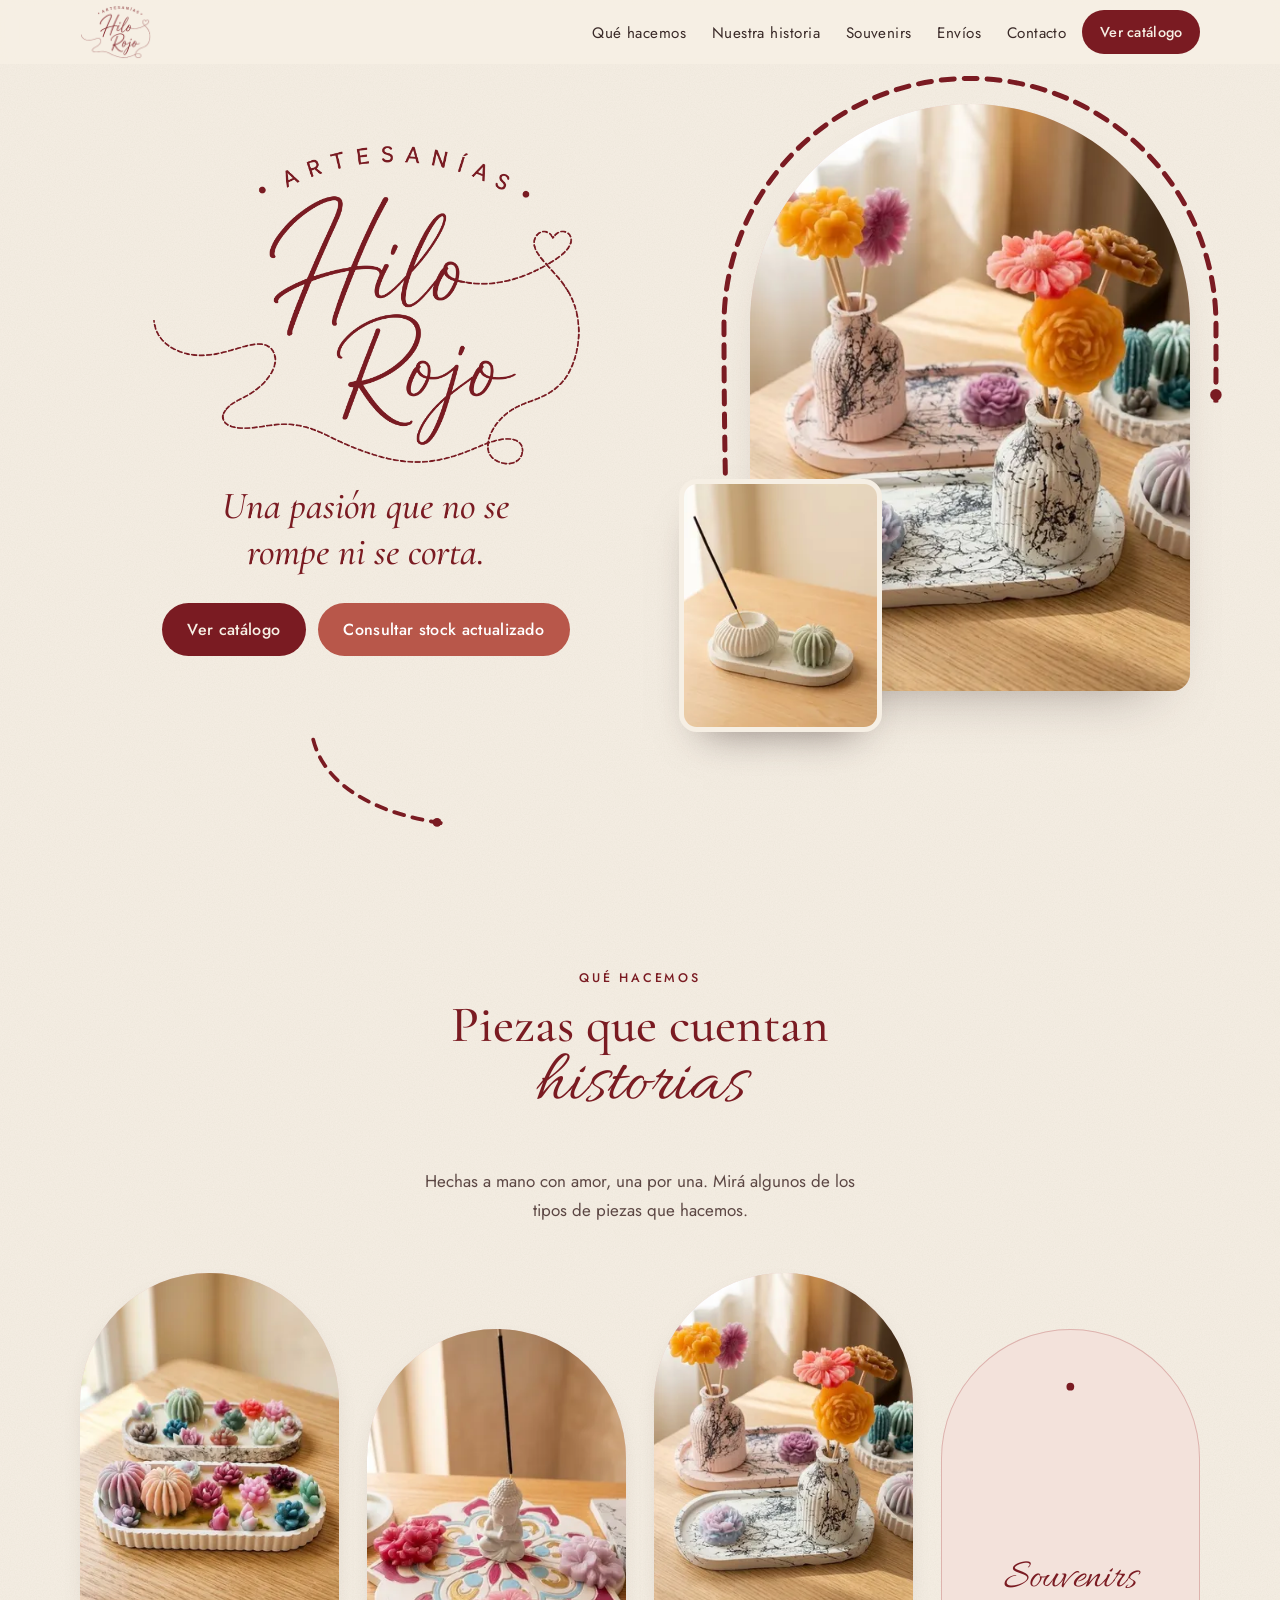
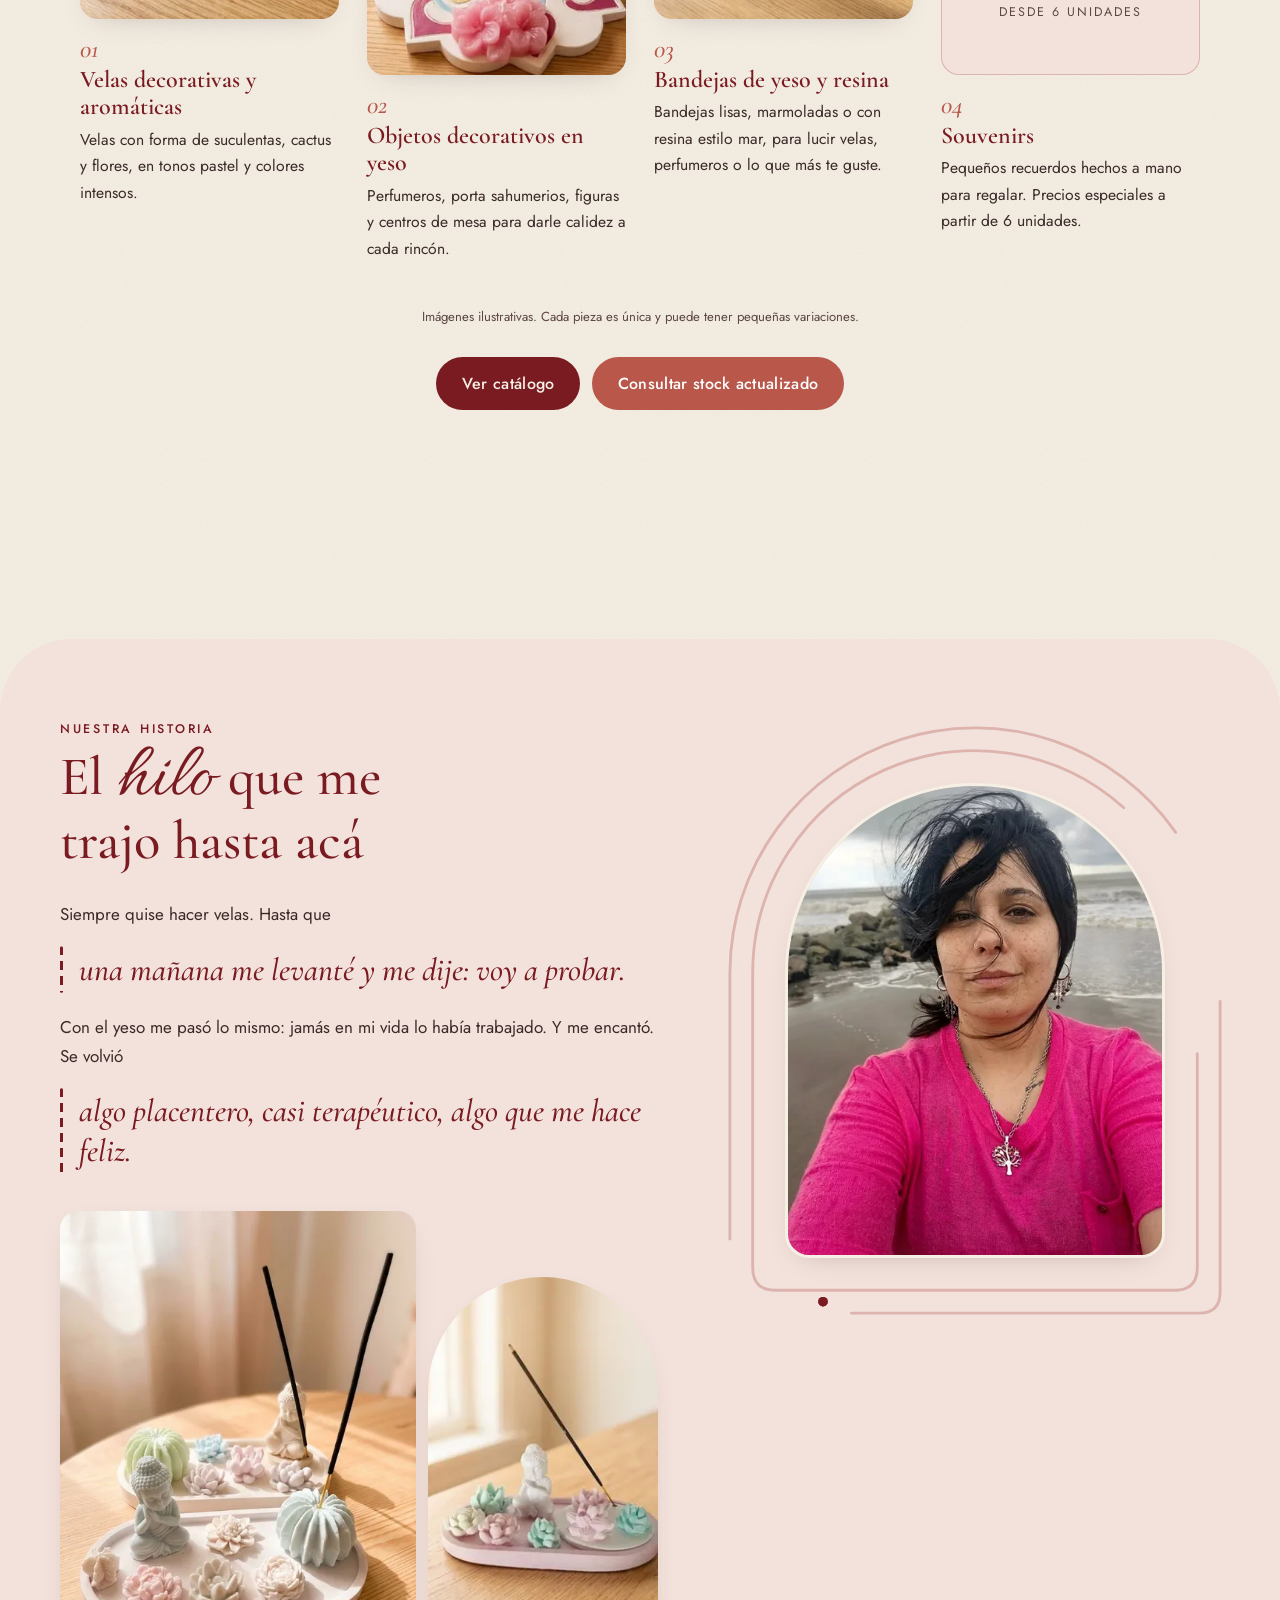
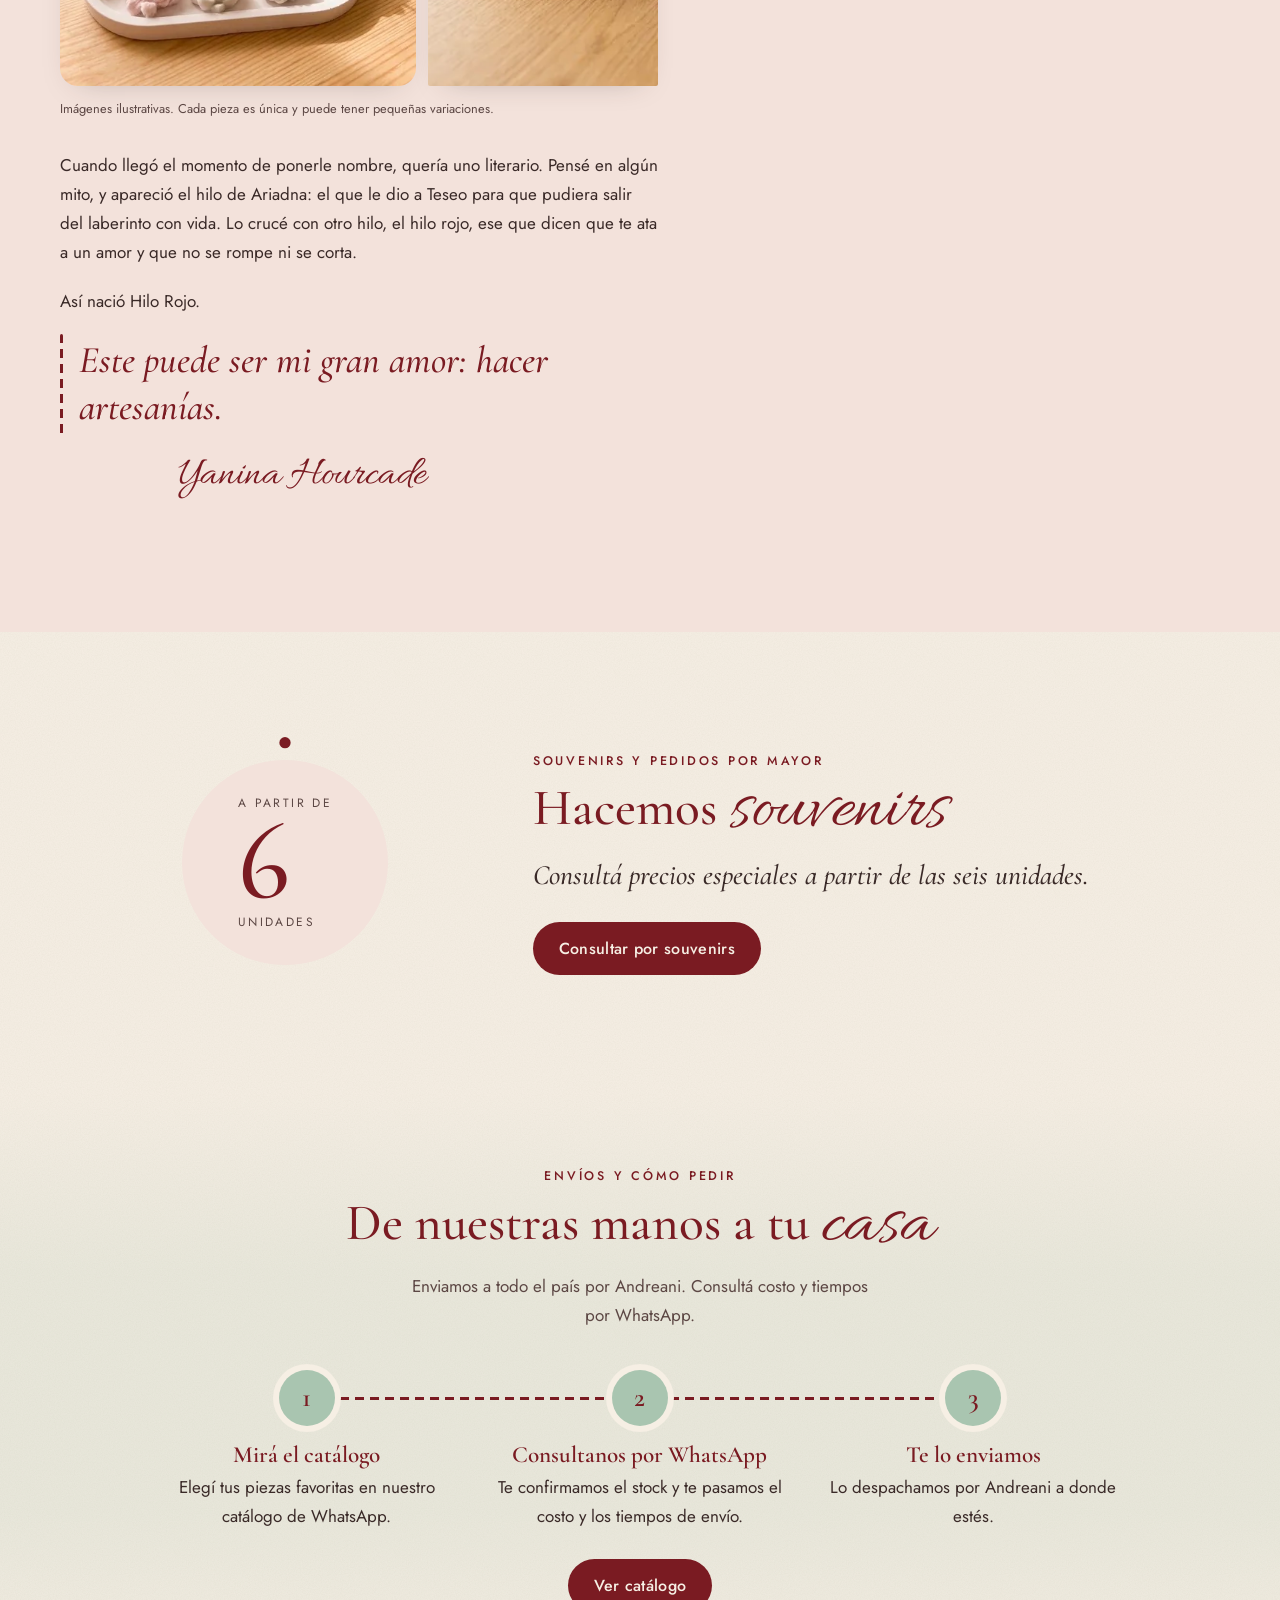
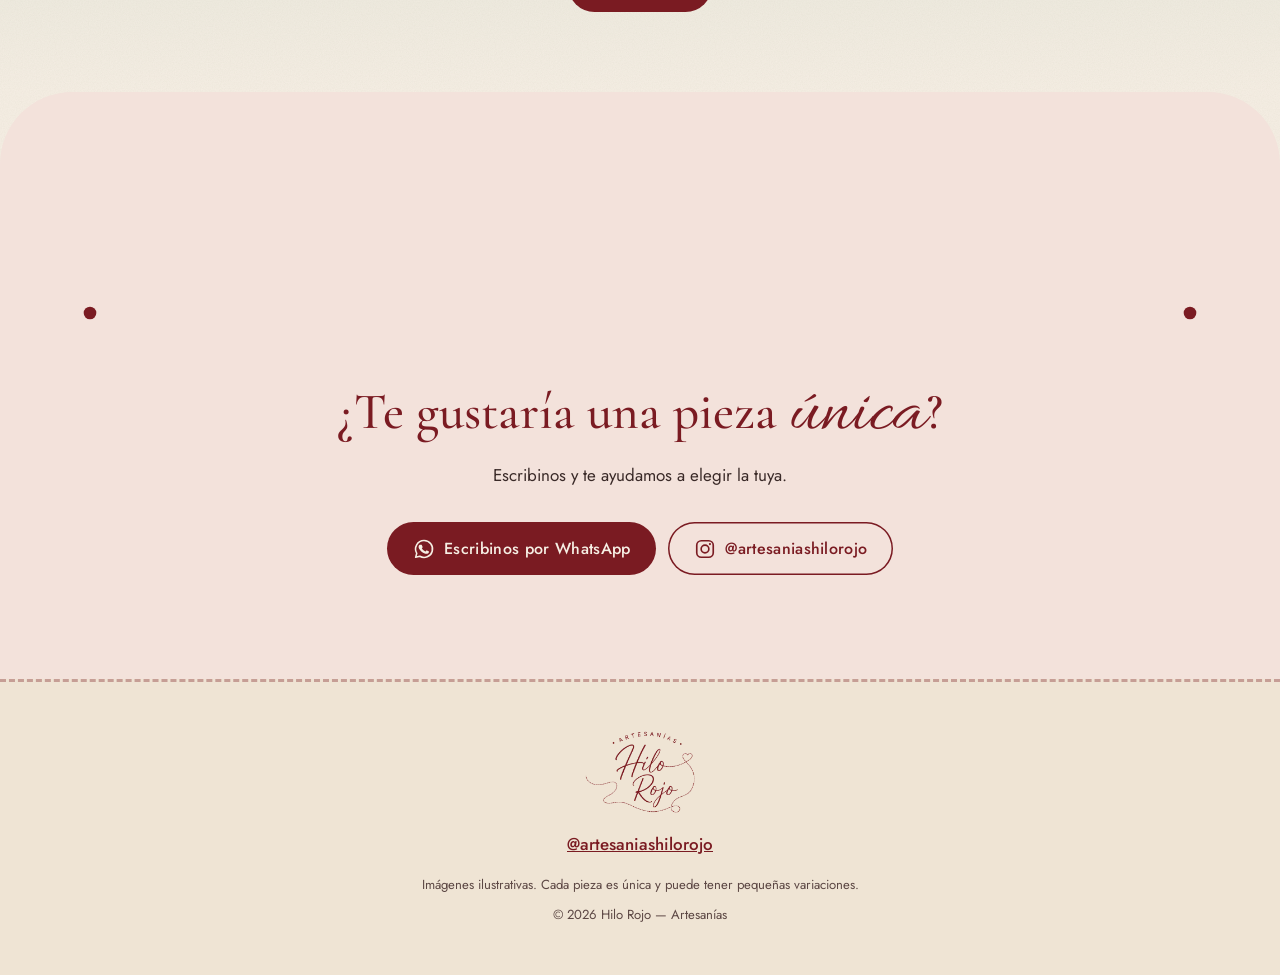
==== commit 538a96cc: "Actualizar URL del sitio" ====
--- a/index.html
+++ b/index.html
@@ -8,11 +8,11 @@
   <meta name="theme-color" content="#F6EFE4">
   <meta name="robots" content="index, follow">
 
-  <!-- URL del sitio: buscar y reemplazar https://REEMPLAZAR-URL-DEL-SITIO (sin barra final) en este archivo. Ver README.md. -->
-  <link rel="canonical" href="https://REEMPLAZAR-URL-DEL-SITIO/">
-  <meta property="og:url" content="https://REEMPLAZAR-URL-DEL-SITIO/">
-  <meta property="og:image" content="https://REEMPLAZAR-URL-DEL-SITIO/assets/img/og-hilo-rojo.jpg">
-  <meta name="twitter:image" content="https://REEMPLAZAR-URL-DEL-SITIO/assets/img/og-hilo-rojo.jpg">
+  <!-- URL del sitio: si cambia la dirección, reemplazar https://hilorojoartesanias.netlify.app (sin barra final) en este archivo. Ver README.md. -->
+  <link rel="canonical" href="https://hilorojoartesanias.netlify.app/">
+  <meta property="og:url" content="https://hilorojoartesanias.netlify.app/">
+  <meta property="og:image" content="https://hilorojoartesanias.netlify.app/assets/img/og-hilo-rojo.jpg">
+  <meta name="twitter:image" content="https://hilorojoartesanias.netlify.app/assets/img/og-hilo-rojo.jpg">
 
   <meta property="og:type" content="website">
   <meta property="og:locale" content="es_AR">
